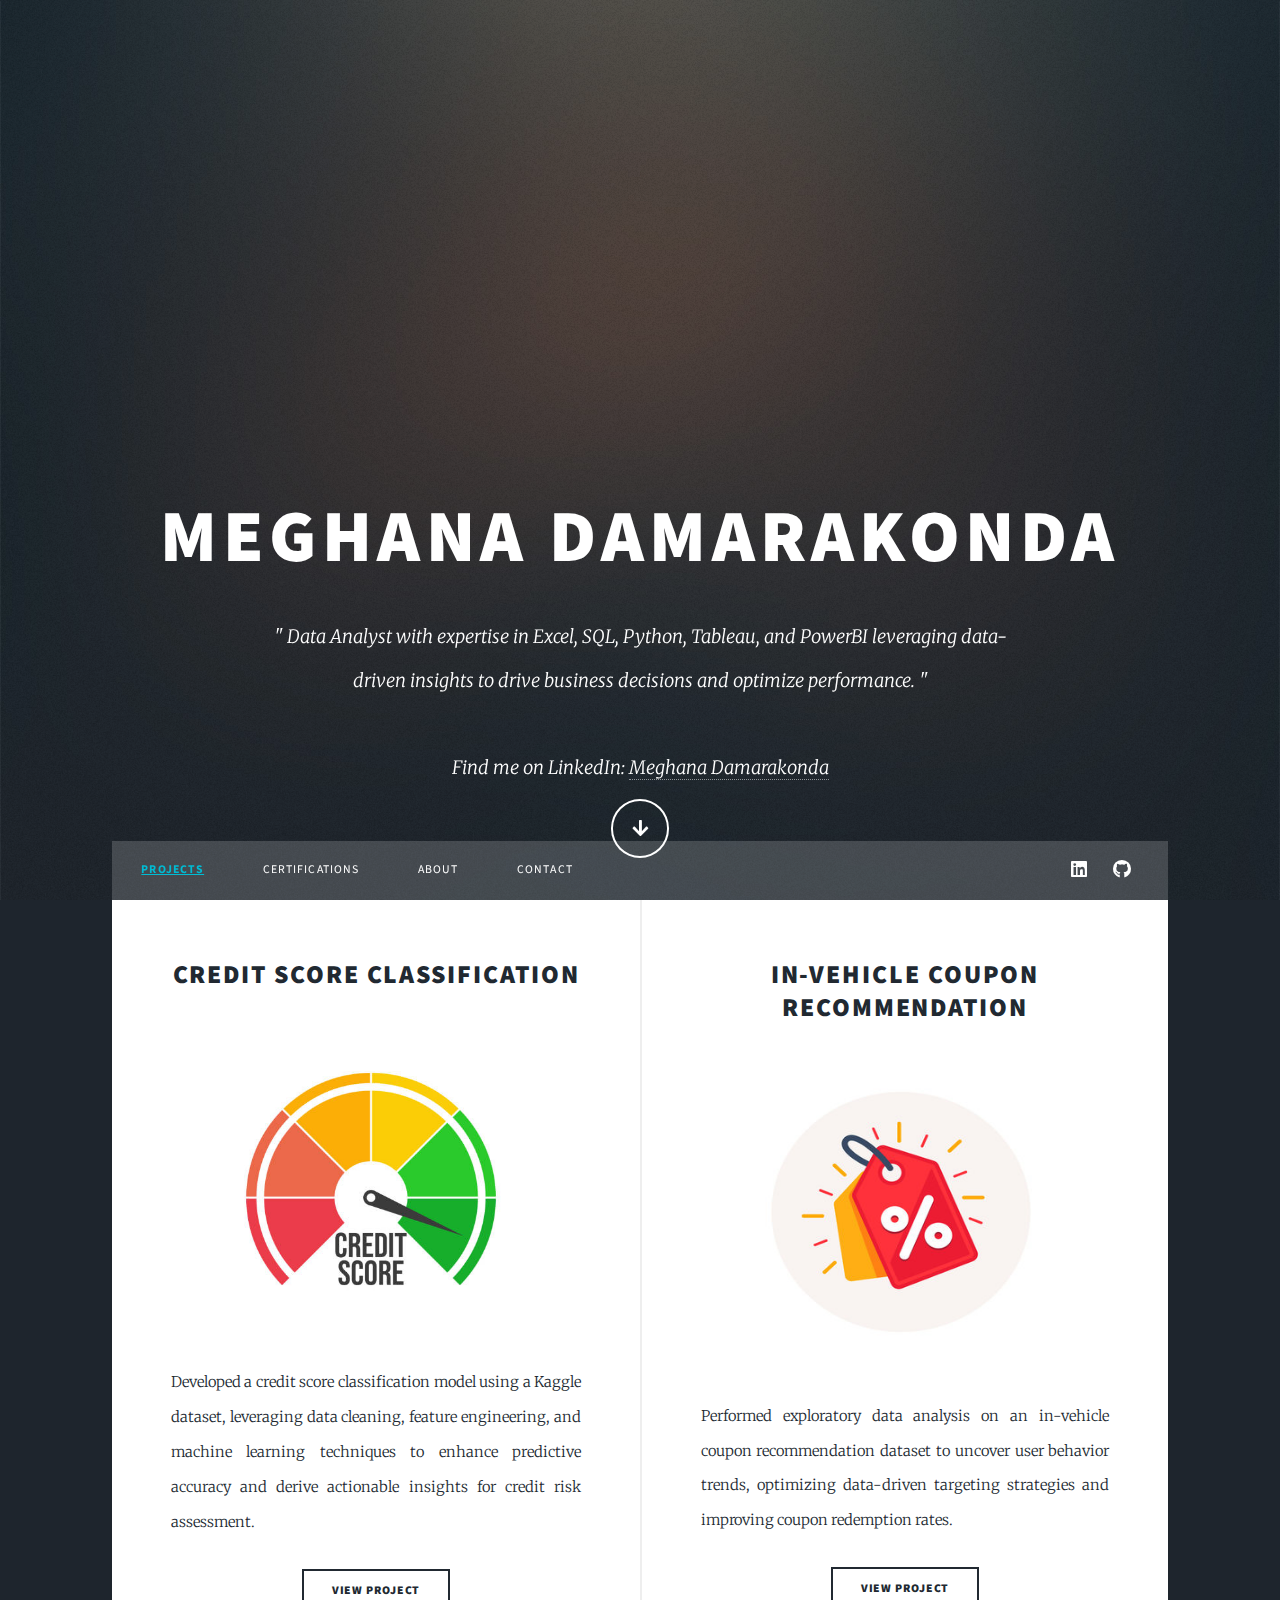
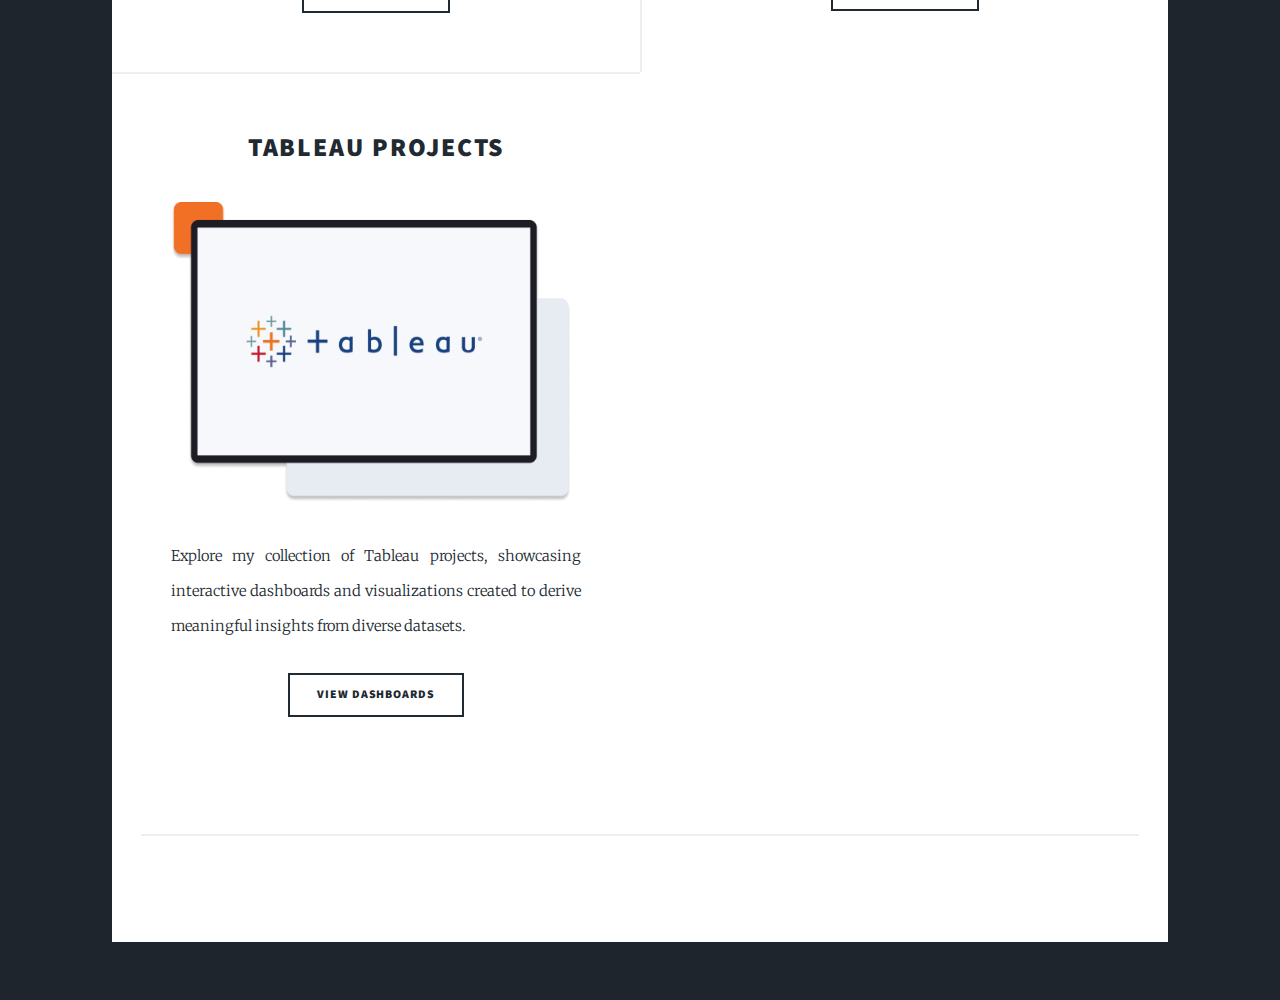
==== index.html @ 9449dadb "Add files via upload" ====
<!DOCTYPE HTML>
<!--
	Massively by HTML5 UP
	html5up.net | @ajlkn
	Free for personal and commercial use under the CCA 3.0 license (html5up.net/license)
-->
<html>

<head>
	<title>Meghana Damarakonda Portfolio</title>
	<meta charset="utf-8" />
	<meta name="viewport" content="width=device-width, initial-scale=1, user-scalable=no" />
	<link rel="stylesheet" href="assets/css/main.css" />
	<noscript>
		<link rel="stylesheet" href="assets/css/noscript.css" />
	</noscript>
</head>

<body class="is-preload">

	<!-- Wrapper -->
	<div id="wrapper" class="fade-in">

		<!-- Intro -->
		<div id="intro" style="text-align: center; padding: 0 10%;">
			<h1>Meghana Damarakonda<br /></h1>
			<p style="max-width: 800px; margin: 0 auto; padding: 10px 20px;">
				" Data Analyst with expertise in Excel, SQL, Python, Tableau, and PowerBI leveraging data-driven
				insights
				to drive business decisions and optimize performance. "
				<br /><br />
				Find me on LinkedIn:
				<a href="https://www.linkedin.com/in/meghana-damarakonda/" target="_blank">Meghana Damarakonda</a>
			</p>
			<ul class="actions">
				<li><a href="#header" class="button icon solid solo fa-arrow-down scrolly">Continue</a></li>
			</ul>
		</div>


		<!-- Header -->
		<header id="header">
			<a href="index.html" class="logo">Meghana Damarakonda</a>
		</header>

		<!-- Nav -->
		<nav id="nav">
			<ul class="links">
				<li><a href="index.html" class="nav-link" id="projects-link"
						style="font-weight: normal; text-decoration: none;">Projects</a></li>
				<li><a href="certifications.html" class="nav-link" id="certifications-link"
						style="font-weight: normal; text-decoration: none;">Certifications</a></li>
				<li><a href="About.html" class="nav-link" id="about-link"
						style="font-weight: normal; text-decoration: none;">About</a></li>
				<li><a href="contact.html" class="nav-link" id="contact-link"
						style="font-weight: normal; text-decoration: none;">Contact</a></li>
			</ul>



			<ul class="icons">
				<li><a href="https://www.linkedin.com/in/meghana-damarakonda/" target="_blank"
						class="icon brands alt fa-linkedin"><span class="label">linkedin</span></a></li>
				<li><a href="https://github.com/MeghanaDamarakonda" target="_blank"
						class="icon brands alt fa-github"><span class="label">GitHub</span></a></li>
			</ul>
		</nav>

		<!-- Main -->
		<div id="main">

			<!-- Posts -->

			<section class="posts">
				<article>
					<header>
						<h2><a href="https://github.com/MeghanaDamarakonda/credit_score_classification"
								target="_blank">Credit Score
								Classification<br />
							</a></h2>
					</header>
					<a href="https://github.com/MeghanaDamarakonda/credit_score_classification" target="_blank"
						class="image fit"><img src="images/credit score.jpg" alt=""
							style="width: 400px; height: 300px; border-radius: 8px;" /></a>
					<p>Developed a credit score classification model using a Kaggle dataset, leveraging data cleaning,
						feature engineering, and machine learning techniques to enhance predictive accuracy and derive
						actionable insights for credit risk assessment.</p>
					<ul class="actions special">
						<li><a href="https://github.com/MeghanaDamarakonda/credit_score_classification" target="_blank"
								class="button">View Project</a></li>
					</ul>
				</article>
				<article>
					<header>
						<h2><a href="https://github.com/MeghanaDamarakonda/in_vehicle_coupon" target="_blank">In-Vehicle
								Coupon Recommendation<br />
							</a></h2>
					</header>
					<a href="https://github.com/MeghanaDamarakonda/in_vehicle_coupon" target="_blank"
						class="image fit"><img src="images/coup.jpg" alt=""
							style="width: 400px; height: 300px; border-radius: 8px;" /></a>
					<p>Performed exploratory data analysis on an in-vehicle coupon recommendation dataset to uncover
						user behavior trends, optimizing data-driven targeting strategies and improving coupon
						redemption rates.</p>
					<ul class="actions special">
						<li><a href="https://github.com/MeghanaDamarakonda/in_vehicle_coupon" target="_blank"
								class="button">View Project</a></li>
					</ul>
				</article>
				<article>
					<header>

						<h2><a href="https://public.tableau.com/app/profile/meghana.damarakonda/vizzes"
								target="_blank">Tableau
								Projects<br />
							</a></h2>
					</header>
					<a href="https://public.tableau.com/app/profile/meghana.damarakonda/vizzes" target="_blank"
						class="image fit"><img src="images/Tableau.png" alt=""
							style="width: 400px; height: 300px; border-radius: 8px;" /></a>
					<p>Explore my collection of Tableau projects, showcasing interactive dashboards and
						visualizations created to derive meaningful insights from diverse datasets.</p>
					<ul class="actions special">
						<li><a href="https://public.tableau.com/app/profile/meghana.damarakonda/vizzes" target="_blank"
								class="button">View Dashboards</a></li>
					</ul>
				</article>
				</article>
			</section>




			<!-- Copyright -->
			<div id="copyright">
				<ul>
					<li>&copy; Untitled</li>
					<li>Design: <a href="https://html5up.net">HTML5 UP</a></li>
				</ul>
			</div>

		</div>





		<!-- Scripts -->
		<script src="assets/js/jquery.min.js"></script>
		<script src="assets/js/jquery.scrollex.min.js"></script>
		<script src="assets/js/jquery.scrolly.min.js"></script>
		<script src="assets/js/browser.min.js"></script>
		<script src="assets/js/breakpoints.min.js"></script>
		<script src="assets/js/util.js"></script>
		<script src="assets/js/main.js"></script>


		<script src="assets/js/script.js"></script>


</body>

</html>
---- assets/css/main.css ----
@import url(fontawesome-all.min.css);
@import url("https://fonts.googleapis.com/css?family=Merriweather:300,700,300italic,700italic|Source+Sans+Pro:900");

/*
	Massively by HTML5 UP
	html5up.net | @ajlkn
	Free for personal and commercial use under the CCA 3.0 license (html5up.net/license)
*/

html, body, div, span, applet, object,
iframe, h1, h2, h3, h4, h5, h6, p, blockquote,
pre, a, abbr, acronym, address, big, cite,
code, del, dfn, em, img, ins, kbd, q, s, samp,
small, strike, strong, sub, sup, tt, var, b,
u, i, center, dl, dt, dd, ol, ul, li, fieldset,
form, label, legend, table, caption, tbody,
tfoot, thead, tr, th, td, article, aside,
canvas, details, embed, figure, figcaption,
footer, header, hgroup, menu, nav, output, ruby,
section, summary, time, mark, audio, video {
	margin: 0;
	padding: 0;
	border: 0;
	font-size: 100%;
	font: inherit;
	vertical-align: baseline;}

article, aside, details, figcaption, figure,
footer, header, hgroup, menu, nav, section {
	display: block;}

body {
	line-height: 1;
}

ol, ul {
	list-style: none;
}

blockquote, q {
	quotes: none;
}

	blockquote:before, blockquote:after, q:before, q:after {
		content: '';
		content: none;
	}

table {
	border-collapse: collapse;
	border-spacing: 0;
}

body {
	-webkit-text-size-adjust: none;
}

mark {
	background-color: transparent;
	color: inherit;
}

input::-moz-focus-inner {
	border: 0;
	padding: 0;
}

input, select, textarea {
	-moz-appearance: none;
	-webkit-appearance: none;
	-ms-appearance: none;
	appearance: none;
}

/* Basic */

	@-ms-viewport {
		width: device-width;
	}

	body {
		-ms-overflow-style: scrollbar;
	}

	@media screen and (max-width: 480px) {

		html, body {
			min-width: 320px;
		}

	}

	html {
		box-sizing: border-box;
	}

	*, *:before, *:after {
		box-sizing: inherit;
	}

	body {
		background-color: #1e252d;
	}

		body.is-preload *, body.is-preload *:before, body.is-preload *:after {
			-moz-animation: none !important;
			-webkit-animation: none !important;
			-ms-animation: none !important;
			animation: none !important;
			-moz-transition: none !important;
			-webkit-transition: none !important;
			-ms-transition: none !important;
			transition: none !important;
		}

/* Type */

	html {
		font-size: 16pt;
	}

		@media screen and (max-width: 1680px) {

			html {
				font-size: 12pt;
			}

		}

		@media screen and (max-width: 1280px) {

			html {
				font-size: 11pt;
			}

		}

		@media screen and (max-width: 360px) {

			html {
				font-size: 10pt;
			}

		}

	body {
		color: #212931;
	}

	body, input, select, textarea {
		font-family: "Merriweather", Georgia, serif;
		font-weight: 300;
		font-size: 1rem;
		line-height: 2.375;
	}

	a {
		-moz-transition: color 0.2s ease-in-out, background-color 0.2s ease-in-out, border-color 0.2s ease-in-out, box-shadow 0.2s ease-in-out;
		-webkit-transition: color 0.2s ease-in-out, background-color 0.2s ease-in-out, border-color 0.2s ease-in-out, box-shadow 0.2s ease-in-out;
		-ms-transition: color 0.2s ease-in-out, background-color 0.2s ease-in-out, border-color 0.2s ease-in-out, box-shadow 0.2s ease-in-out;
		transition: color 0.2s ease-in-out, background-color 0.2s ease-in-out, border-color 0.2s ease-in-out, box-shadow 0.2s ease-in-out;
		border-bottom: dotted 1px;
		text-decoration: none;
	}

		a:hover {
			border-bottom-color: transparent;
		}

	strong, b {
		font-weight: 600;
	}

	em, i {
		font-style: italic;
	}

	p {
		text-align: justify;
		margin: 0 0 2rem 0;
	}

	h1, h2, h3, h4, h5, h6 {
		font-family: "Source Sans Pro", Helvetica, sans-serif;
		font-weight: 900;
		line-height: 1.5;
		letter-spacing: 0.075em;
		text-transform: uppercase;
		margin: 0 0 1rem 0;
	}

		h1 a, h2 a, h3 a, h4 a, h5 a, h6 a {
			border-bottom: 0;
			color: inherit;
			text-decoration: none;
		}

	h1 {
		font-size: 4rem;
		line-height: 1.1;
		margin: 0 0 2rem 0;
	}

	h2 {
		font-size: 1.75rem;
		line-height: 1.3;
		margin: 0 0 1.5rem 0;
	}

	h3 {
		font-size: 1.25rem;
		margin: 0 0 1.5rem 0;
	}

	h4 {
		font-size: 1rem;
	}

	h5 {
		font-size: 0.9rem;
	}

	h6 {
		font-size: 0.8rem;
	}

	sub {
		font-size: 0.8rem;
		position: relative;
		top: 0.5rem;
	}

	sup {
		font-size: 0.8rem;
		position: relative;
		top: -0.5rem;
	}

	blockquote {
		border-left: solid 4px;
		font-style: italic;
		margin: 0 0 2rem 0;
		padding: 0.5rem 0 0.5rem 2rem;
	}

	code {
		border: solid 2px;
		font-family: "Courier New", monospace;
		font-size: 0.9rem;
		margin: 0 0.25rem;
		padding: 0.25rem 0.65rem;
	}

	pre {
		-webkit-overflow-scrolling: touch;
		font-family: "Courier New", monospace;
		font-size: 0.9rem;
		margin: 0 0 2rem 0;
	}

		pre code {
			display: block;
			line-height: 1.75;
			padding: 1rem 1.5rem;
			overflow-x: auto;
		}

	hr {
		border: 0;
		border-bottom: solid 2px;
		margin: 3rem 0;
	}

		hr.major {
			margin: 5rem 0;
		}

	.align-left {
		text-align: left;
	}

	.align-center {
		text-align: center;
	}

	.align-right {
		text-align: right;
	}

	input, select, textarea {
		color: #212931;
	}

	a {
		color: #212931;
		border-bottom-color: rgba(33, 41, 49, 0.5);
	}

		a:hover {
			border-bottom-color: transparent;
			color: #18bfef !important;
		}

	strong, b {
		color: #212931;
	}

	h1, h2, h3, h4, h5, h6 {
		color: #212931;
	}

	blockquote {
		border-left-color: #eeeeee;
	}

	code {
		background: rgba(220, 220, 220, 0.25);
		border-color: #eeeeee;
	}

	hr {
		border-bottom-color: #eeeeee;
	}

/* Row */

	.row {
		display: flex;
		flex-wrap: wrap;
		box-sizing: border-box;
		align-items: stretch;
	}

		.row > * {
			box-sizing: border-box;
		}

		.row.gtr-uniform > * > :last-child {
			margin-bottom: 0;
		}

		.row.aln-left {
			justify-content: flex-start;
		}

		.row.aln-center {
			justify-content: center;
		}

		.row.aln-right {
			justify-content: flex-end;
		}

		.row.aln-top {
			align-items: flex-start;
		}

		.row.aln-middle {
			align-items: center;
		}

		.row.aln-bottom {
			align-items: flex-end;
		}

		.row > .imp {
			order: -1;
		}

		.row > .col-1 {
			width: 8.33333%;
		}

		.row > .off-1 {
			margin-left: 8.33333%;
		}

		.row > .col-2 {
			width: 16.66667%;
		}

		.row > .off-2 {
			margin-left: 16.66667%;
		}

		.row > .col-3 {
			width: 25%;
		}

		.row > .off-3 {
			margin-left: 25%;
		}

		.row > .col-4 {
			width: 33.33333%;
		}

		.row > .off-4 {
			margin-left: 33.33333%;
		}

		.row > .col-5 {
			width: 41.66667%;
		}

		.row > .off-5 {
			margin-left: 41.66667%;
		}

		.row > .col-6 {
			width: 50%;
		}

		.row > .off-6 {
			margin-left: 50%;
		}

		.row > .col-7 {
			width: 58.33333%;
		}

		.row > .off-7 {
			margin-left: 58.33333%;
		}

		.row > .col-8 {
			width: 66.66667%;
		}

		.row > .off-8 {
			margin-left: 66.66667%;
		}

		.row > .col-9 {
			width: 75%;
		}

		.row > .off-9 {
			margin-left: 75%;
		}

		.row > .col-10 {
			width: 83.33333%;
		}

		.row > .off-10 {
			margin-left: 83.33333%;
		}

		.row > .col-11 {
			width: 91.66667%;
		}

		.row > .off-11 {
			margin-left: 91.66667%;
		}

		.row > .col-12 {
			width: 100%;
		}

		.row > .off-12 {
			margin-left: 100%;
		}

		.row.gtr-0 {
			margin-top: 0;
			margin-left: 0rem;
		}

			.row.gtr-0 > * {
				padding: 0 0 0 0rem;
			}

			.row.gtr-0.gtr-uniform {
				margin-top: 0rem;
			}

				.row.gtr-0.gtr-uniform > * {
					padding-top: 0rem;
				}

		.row.gtr-25 {
			margin-top: 0;
			margin-left: -0.375rem;
		}

			.row.gtr-25 > * {
				padding: 0 0 0 0.375rem;
			}

			.row.gtr-25.gtr-uniform {
				margin-top: -0.375rem;
			}

				.row.gtr-25.gtr-uniform > * {
					padding-top: 0.375rem;
				}

		.row.gtr-50 {
			margin-top: 0;
			margin-left: -0.75rem;
		}

			.row.gtr-50 > * {
				padding: 0 0 0 0.75rem;
			}

			.row.gtr-50.gtr-uniform {
				margin-top: -0.75rem;
			}

				.row.gtr-50.gtr-uniform > * {
					padding-top: 0.75rem;
				}

		.row {
			margin-top: 0;
			margin-left: -1.5rem;
		}

			.row > * {
				padding: 0 0 0 1.5rem;
			}

			.row.gtr-uniform {
				margin-top: -1.5rem;
			}

				.row.gtr-uniform > * {
					padding-top: 1.5rem;
				}

		.row.gtr-150 {
			margin-top: 0;
			margin-left: -2.25rem;
		}

			.row.gtr-150 > * {
				padding: 0 0 0 2.25rem;
			}

			.row.gtr-150.gtr-uniform {
				margin-top: -2.25rem;
			}

				.row.gtr-150.gtr-uniform > * {
					padding-top: 2.25rem;
				}

		.row.gtr-200 {
			margin-top: 0;
			margin-left: -3rem;
		}

			.row.gtr-200 > * {
				padding: 0 0 0 3rem;
			}

			.row.gtr-200.gtr-uniform {
				margin-top: -3rem;
			}

				.row.gtr-200.gtr-uniform > * {
					padding-top: 3rem;
				}

		@media screen and (max-width: 1680px) {

			.row {
				display: flex;
				flex-wrap: wrap;
				box-sizing: border-box;
				align-items: stretch;
			}

				.row > * {
					box-sizing: border-box;
				}

				.row.gtr-uniform > * > :last-child {
					margin-bottom: 0;
				}

				.row.aln-left {
					justify-content: flex-start;
				}

				.row.aln-center {
					justify-content: center;
				}

				.row.aln-right {
					justify-content: flex-end;
				}

				.row.aln-top {
					align-items: flex-start;
				}

				.row.aln-middle {
					align-items: center;
				}

				.row.aln-bottom {
					align-items: flex-end;
				}

				.row > .imp-xlarge {
					order: -1;
				}

				.row > .col-1-xlarge {
					width: 8.33333%;
				}

				.row > .off-1-xlarge {
					margin-left: 8.33333%;
				}

				.row > .col-2-xlarge {
					width: 16.66667%;
				}

				.row > .off-2-xlarge {
					margin-left: 16.66667%;
				}

				.row > .col-3-xlarge {
					width: 25%;
				}

				.row > .off-3-xlarge {
					margin-left: 25%;
				}

				.row > .col-4-xlarge {
					width: 33.33333%;
				}

				.row > .off-4-xlarge {
					margin-left: 33.33333%;
				}

				.row > .col-5-xlarge {
					width: 41.66667%;
				}

				.row > .off-5-xlarge {
					margin-left: 41.66667%;
				}

				.row > .col-6-xlarge {
					width: 50%;
				}

				.row > .off-6-xlarge {
					margin-left: 50%;
				}

				.row > .col-7-xlarge {
					width: 58.33333%;
				}

				.row > .off-7-xlarge {
					margin-left: 58.33333%;
				}

				.row > .col-8-xlarge {
					width: 66.66667%;
				}

				.row > .off-8-xlarge {
					margin-left: 66.66667%;
				}

				.row > .col-9-xlarge {
					width: 75%;
				}

				.row > .off-9-xlarge {
					margin-left: 75%;
				}

				.row > .col-10-xlarge {
					width: 83.33333%;
				}

				.row > .off-10-xlarge {
					margin-left: 83.33333%;
				}

				.row > .col-11-xlarge {
					width: 91.66667%;
				}

				.row > .off-11-xlarge {
					margin-left: 91.66667%;
				}

				.row > .col-12-xlarge {
					width: 100%;
				}

				.row > .off-12-xlarge {
					margin-left: 100%;
				}

				.row.gtr-0 {
					margin-top: 0;
					margin-left: 0rem;
				}

					.row.gtr-0 > * {
						padding: 0 0 0 0rem;
					}

					.row.gtr-0.gtr-uniform {
						margin-top: 0rem;
					}

						.row.gtr-0.gtr-uniform > * {
							padding-top: 0rem;
						}

				.row.gtr-25 {
					margin-top: 0;
					margin-left: -0.375rem;
				}

					.row.gtr-25 > * {
						padding: 0 0 0 0.375rem;
					}

					.row.gtr-25.gtr-uniform {
						margin-top: -0.375rem;
					}

						.row.gtr-25.gtr-uniform > * {
							padding-top: 0.375rem;
						}

				.row.gtr-50 {
					margin-top: 0;
					margin-left: -0.75rem;
				}

					.row.gtr-50 > * {
						padding: 0 0 0 0.75rem;
					}

					.row.gtr-50.gtr-uniform {
						margin-top: -0.75rem;
					}

						.row.gtr-50.gtr-uniform > * {
							padding-top: 0.75rem;
						}

				.row {
					margin-top: 0;
					margin-left: -1.5rem;
				}

					.row > * {
						padding: 0 0 0 1.5rem;
					}

					.row.gtr-uniform {
						margin-top: -1.5rem;
					}

						.row.gtr-uniform > * {
							padding-top: 1.5rem;
						}

				.row.gtr-150 {
					margin-top: 0;
					margin-left: -2.25rem;
				}

					.row.gtr-150 > * {
						padding: 0 0 0 2.25rem;
					}

					.row.gtr-150.gtr-uniform {
						margin-top: -2.25rem;
					}

						.row.gtr-150.gtr-uniform > * {
							padding-top: 2.25rem;
						}

				.row.gtr-200 {
					margin-top: 0;
					margin-left: -3rem;
				}

					.row.gtr-200 > * {
						padding: 0 0 0 3rem;
					}

					.row.gtr-200.gtr-uniform {
						margin-top: -3rem;
					}

						.row.gtr-200.gtr-uniform > * {
							padding-top: 3rem;
						}

		}

		@media screen and (max-width: 1280px) {

			.row {
				display: flex;
				flex-wrap: wrap;
				box-sizing: border-box;
				align-items: stretch;
			}

				.row > * {
					box-sizing: border-box;
				}

				.row.gtr-uniform > * > :last-child {
					margin-bottom: 0;
				}

				.row.aln-left {
					justify-content: flex-start;
				}

				.row.aln-center {
					justify-content: center;
				}

				.row.aln-right {
					justify-content: flex-end;
				}

				.row.aln-top {
					align-items: flex-start;
				}

				.row.aln-middle {
					align-items: center;
				}

				.row.aln-bottom {
					align-items: flex-end;
				}

				.row > .imp-large {
					order: -1;
				}

				.row > .col-1-large {
					width: 8.33333%;
				}

				.row > .off-1-large {
					margin-left: 8.33333%;
				}

				.row > .col-2-large {
					width: 16.66667%;
				}

				.row > .off-2-large {
					margin-left: 16.66667%;
				}

				.row > .col-3-large {
					width: 25%;
				}

				.row > .off-3-large {
					margin-left: 25%;
				}

				.row > .col-4-large {
					width: 33.33333%;
				}

				.row > .off-4-large {
					margin-left: 33.33333%;
				}

				.row > .col-5-large {
					width: 41.66667%;
				}

				.row > .off-5-large {
					margin-left: 41.66667%;
				}

				.row > .col-6-large {
					width: 50%;
				}

				.row > .off-6-large {
					margin-left: 50%;
				}

				.row > .col-7-large {
					width: 58.33333%;
				}

				.row > .off-7-large {
					margin-left: 58.33333%;
				}

				.row > .col-8-large {
					width: 66.66667%;
				}

				.row > .off-8-large {
					margin-left: 66.66667%;
				}

				.row > .col-9-large {
					width: 75%;
				}

				.row > .off-9-large {
					margin-left: 75%;
				}

				.row > .col-10-large {
					width: 83.33333%;
				}

				.row > .off-10-large {
					margin-left: 83.33333%;
				}

				.row > .col-11-large {
					width: 91.66667%;
				}

				.row > .off-11-large {
					margin-left: 91.66667%;
				}

				.row > .col-12-large {
					width: 100%;
				}

				.row > .off-12-large {
					margin-left: 100%;
				}

				.row.gtr-0 {
					margin-top: 0;
					margin-left: 0rem;
				}

					.row.gtr-0 > * {
						padding: 0 0 0 0rem;
					}

					.row.gtr-0.gtr-uniform {
						margin-top: 0rem;
					}

						.row.gtr-0.gtr-uniform > * {
							padding-top: 0rem;
						}

				.row.gtr-25 {
					margin-top: 0;
					margin-left: -0.375rem;
				}

					.row.gtr-25 > * {
						padding: 0 0 0 0.375rem;
					}

					.row.gtr-25.gtr-uniform {
						margin-top: -0.375rem;
					}

						.row.gtr-25.gtr-uniform > * {
							padding-top: 0.375rem;
						}

				.row.gtr-50 {
					margin-top: 0;
					margin-left: -0.75rem;
				}

					.row.gtr-50 > * {
						padding: 0 0 0 0.75rem;
					}

					.row.gtr-50.gtr-uniform {
						margin-top: -0.75rem;
					}

						.row.gtr-50.gtr-uniform > * {
							padding-top: 0.75rem;
						}

				.row {
					margin-top: 0;
					margin-left: -1.5rem;
				}

					.row > * {
						padding: 0 0 0 1.5rem;
					}

					.row.gtr-uniform {
						margin-top: -1.5rem;
					}

						.row.gtr-uniform > * {
							padding-top: 1.5rem;
						}

				.row.gtr-150 {
					margin-top: 0;
					margin-left: -2.25rem;
				}

					.row.gtr-150 > * {
						padding: 0 0 0 2.25rem;
					}

					.row.gtr-150.gtr-uniform {
						margin-top: -2.25rem;
					}

						.row.gtr-150.gtr-uniform > * {
							padding-top: 2.25rem;
						}

				.row.gtr-200 {
					margin-top: 0;
					margin-left: -3rem;
				}

					.row.gtr-200 > * {
						padding: 0 0 0 3rem;
					}

					.row.gtr-200.gtr-uniform {
						margin-top: -3rem;
					}

						.row.gtr-200.gtr-uniform > * {
							padding-top: 3rem;
						}

		}

		@media screen and (max-width: 980px) {

			.row {
				display: flex;
				flex-wrap: wrap;
				box-sizing: border-box;
				align-items: stretch;
			}

				.row > * {
					box-sizing: border-box;
				}

				.row.gtr-uniform > * > :last-child {
					margin-bottom: 0;
				}

				.row.aln-left {
					justify-content: flex-start;
				}

				.row.aln-center {
					justify-content: center;
				}

				.row.aln-right {
					justify-content: flex-end;
				}

				.row.aln-top {
					align-items: flex-start;
				}

				.row.aln-middle {
					align-items: center;
				}

				.row.aln-bottom {
					align-items: flex-end;
				}

				.row > .imp-medium {
					order: -1;
				}

				.row > .col-1-medium {
					width: 8.33333%;
				}

				.row > .off-1-medium {
					margin-left: 8.33333%;
				}

				.row > .col-2-medium {
					width: 16.66667%;
				}

				.row > .off-2-medium {
					margin-left: 16.66667%;
				}

				.row > .col-3-medium {
					width: 25%;
				}

				.row > .off-3-medium {
					margin-left: 25%;
				}

				.row > .col-4-medium {
					width: 33.33333%;
				}

				.row > .off-4-medium {
					margin-left: 33.33333%;
				}

				.row > .col-5-medium {
					width: 41.66667%;
				}

				.row > .off-5-medium {
					margin-left: 41.66667%;
				}

				.row > .col-6-medium {
					width: 50%;
				}

				.row > .off-6-medium {
					margin-left: 50%;
				}

				.row > .col-7-medium {
					width: 58.33333%;
				}

				.row > .off-7-medium {
					margin-left: 58.33333%;
				}

				.row > .col-8-medium {
					width: 66.66667%;
				}

				.row > .off-8-medium {
					margin-left: 66.66667%;
				}

				.row > .col-9-medium {
					width: 75%;
				}

				.row > .off-9-medium {
					margin-left: 75%;
				}

				.row > .col-10-medium {
					width: 83.33333%;
				}

				.row > .off-10-medium {
					margin-left: 83.33333%;
				}

				.row > .col-11-medium {
					width: 91.66667%;
				}

				.row > .off-11-medium {
					margin-left: 91.66667%;
				}

				.row > .col-12-medium {
					width: 100%;
				}

				.row > .off-12-medium {
					margin-left: 100%;
				}

				.row.gtr-0 {
					margin-top: 0;
					margin-left: 0rem;
				}

					.row.gtr-0 > * {
						padding: 0 0 0 0rem;
					}

					.row.gtr-0.gtr-uniform {
						margin-top: 0rem;
					}

						.row.gtr-0.gtr-uniform > * {
							padding-top: 0rem;
						}

				.row.gtr-25 {
					margin-top: 0;
					margin-left: -0.375rem;
				}

					.row.gtr-25 > * {
						padding: 0 0 0 0.375rem;
					}

					.row.gtr-25.gtr-uniform {
						margin-top: -0.375rem;
					}

						.row.gtr-25.gtr-uniform > * {
							padding-top: 0.375rem;
						}

				.row.gtr-50 {
					margin-top: 0;
					margin-left: -0.75rem;
				}

					.row.gtr-50 > * {
						padding: 0 0 0 0.75rem;
					}

					.row.gtr-50.gtr-uniform {
						margin-top: -0.75rem;
					}

						.row.gtr-50.gtr-uniform > * {
							padding-top: 0.75rem;
						}

				.row {
					margin-top: 0;
					margin-left: -1.5rem;
				}

					.row > * {
						padding: 0 0 0 1.5rem;
					}

					.row.gtr-uniform {
						margin-top: -1.5rem;
					}

						.row.gtr-uniform > * {
							padding-top: 1.5rem;
						}

				.row.gtr-150 {
					margin-top: 0;
					margin-left: -2.25rem;
				}

					.row.gtr-150 > * {
						padding: 0 0 0 2.25rem;
					}

					.row.gtr-150.gtr-uniform {
						margin-top: -2.25rem;
					}

						.row.gtr-150.gtr-uniform > * {
							padding-top: 2.25rem;
						}

				.row.gtr-200 {
					margin-top: 0;
					margin-left: -3rem;
				}

					.row.gtr-200 > * {
						padding: 0 0 0 3rem;
					}

					.row.gtr-200.gtr-uniform {
						margin-top: -3rem;
					}

						.row.gtr-200.gtr-uniform > * {
							padding-top: 3rem;
						}

		}

		@media screen and (max-width: 736px) {

			.row {
				display: flex;
				flex-wrap: wrap;
				box-sizing: border-box;
				align-items: stretch;
			}

				.row > * {
					box-sizing: border-box;
				}

				.row.gtr-uniform > * > :last-child {
					margin-bottom: 0;
				}

				.row.aln-left {
					justify-content: flex-start;
				}

				.row.aln-center {
					justify-content: center;
				}

				.row.aln-right {
					justify-content: flex-end;
				}

				.row.aln-top {
					align-items: flex-start;
				}

				.row.aln-middle {
					align-items: center;
				}

				.row.aln-bottom {
					align-items: flex-end;
				}

				.row > .imp-small {
					order: -1;
				}

				.row > .col-1-small {
					width: 8.33333%;
				}

				.row > .off-1-small {
					margin-left: 8.33333%;
				}

				.row > .col-2-small {
					width: 16.66667%;
				}

				.row > .off-2-small {
					margin-left: 16.66667%;
				}

				.row > .col-3-small {
					width: 25%;
				}

				.row > .off-3-small {
					margin-left: 25%;
				}

				.row > .col-4-small {
					width: 33.33333%;
				}

				.row > .off-4-small {
					margin-left: 33.33333%;
				}

				.row > .col-5-small {
					width: 41.66667%;
				}

				.row > .off-5-small {
					margin-left: 41.66667%;
				}

				.row > .col-6-small {
					width: 50%;
				}

				.row > .off-6-small {
					margin-left: 50%;
				}

				.row > .col-7-small {
					width: 58.33333%;
				}

				.row > .off-7-small {
					margin-left: 58.33333%;
				}

				.row > .col-8-small {
					width: 66.66667%;
				}

				.row > .off-8-small {
					margin-left: 66.66667%;
				}

				.row > .col-9-small {
					width: 75%;
				}

				.row > .off-9-small {
					margin-left: 75%;
				}

				.row > .col-10-small {
					width: 83.33333%;
				}

				.row > .off-10-small {
					margin-left: 83.33333%;
				}

				.row > .col-11-small {
					width: 91.66667%;
				}

				.row > .off-11-small {
					margin-left: 91.66667%;
				}

				.row > .col-12-small {
					width: 100%;
				}

				.row > .off-12-small {
					margin-left: 100%;
				}

				.row.gtr-0 {
					margin-top: 0;
					margin-left: 0rem;
				}

					.row.gtr-0 > * {
						padding: 0 0 0 0rem;
					}

					.row.gtr-0.gtr-uniform {
						margin-top: 0rem;
					}

						.row.gtr-0.gtr-uniform > * {
							padding-top: 0rem;
						}

				.row.gtr-25 {
					margin-top: 0;
					margin-left: -0.375rem;
				}

					.row.gtr-25 > * {
						padding: 0 0 0 0.375rem;
					}

					.row.gtr-25.gtr-uniform {
						margin-top: -0.375rem;
					}

						.row.gtr-25.gtr-uniform > * {
							padding-top: 0.375rem;
						}

				.row.gtr-50 {
					margin-top: 0;
					margin-left: -0.75rem;
				}

					.row.gtr-50 > * {
						padding: 0 0 0 0.75rem;
					}

					.row.gtr-50.gtr-uniform {
						margin-top: -0.75rem;
					}

						.row.gtr-50.gtr-uniform > * {
							padding-top: 0.75rem;
						}

				.row {
					margin-top: 0;
					margin-left: -1.5rem;
				}

					.row > * {
						padding: 0 0 0 1.5rem;
					}

					.row.gtr-uniform {
						margin-top: -1.5rem;
					}

						.row.gtr-uniform > * {
							padding-top: 1.5rem;
						}

				.row.gtr-150 {
					margin-top: 0;
					margin-left: -2.25rem;
				}

					.row.gtr-150 > * {
						padding: 0 0 0 2.25rem;
					}

					.row.gtr-150.gtr-uniform {
						margin-top: -2.25rem;
					}

						.row.gtr-150.gtr-uniform > * {
							padding-top: 2.25rem;
						}

				.row.gtr-200 {
					margin-top: 0;
					margin-left: -3rem;
				}

					.row.gtr-200 > * {
						padding: 0 0 0 3rem;
					}

					.row.gtr-200.gtr-uniform {
						margin-top: -3rem;
					}

						.row.gtr-200.gtr-uniform > * {
							padding-top: 3rem;
						}

		}

		@media screen and (max-width: 480px) {

			.row {
				display: flex;
				flex-wrap: wrap;
				box-sizing: border-box;
				align-items: stretch;
			}

				.row > * {
					box-sizing: border-box;
				}

				.row.gtr-uniform > * > :last-child {
					margin-bottom: 0;
				}

				.row.aln-left {
					justify-content: flex-start;
				}

				.row.aln-center {
					justify-content: center;
				}

				.row.aln-right {
					justify-content: flex-end;
				}

				.row.aln-top {
					align-items: flex-start;
				}

				.row.aln-middle {
					align-items: center;
				}

				.row.aln-bottom {
					align-items: flex-end;
				}

				.row > .imp-xsmall {
					order: -1;
				}

				.row > .col-1-xsmall {
					width: 8.33333%;
				}

				.row > .off-1-xsmall {
					margin-left: 8.33333%;
				}

				.row > .col-2-xsmall {
					width: 16.66667%;
				}

				.row > .off-2-xsmall {
					margin-left: 16.66667%;
				}

				.row > .col-3-xsmall {
					width: 25%;
				}

				.row > .off-3-xsmall {
					margin-left: 25%;
				}

				.row > .col-4-xsmall {
					width: 33.33333%;
				}

				.row > .off-4-xsmall {
					margin-left: 33.33333%;
				}

				.row > .col-5-xsmall {
					width: 41.66667%;
				}

				.row > .off-5-xsmall {
					margin-left: 41.66667%;
				}

				.row > .col-6-xsmall {
					width: 50%;
				}

				.row > .off-6-xsmall {
					margin-left: 50%;
				}

				.row > .col-7-xsmall {
					width: 58.33333%;
				}

				.row > .off-7-xsmall {
					margin-left: 58.33333%;
				}

				.row > .col-8-xsmall {
					width: 66.66667%;
				}

				.row > .off-8-xsmall {
					margin-left: 66.66667%;
				}

				.row > .col-9-xsmall {
					width: 75%;
				}

				.row > .off-9-xsmall {
					margin-left: 75%;
				}

				.row > .col-10-xsmall {
					width: 83.33333%;
				}

				.row > .off-10-xsmall {
					margin-left: 83.33333%;
				}

				.row > .col-11-xsmall {
					width: 91.66667%;
				}

				.row > .off-11-xsmall {
					margin-left: 91.66667%;
				}

				.row > .col-12-xsmall {
					width: 100%;
				}

				.row > .off-12-xsmall {
					margin-left: 100%;
				}

				.row.gtr-0 {
					margin-top: 0;
					margin-left: 0rem;
				}

					.row.gtr-0 > * {
						padding: 0 0 0 0rem;
					}

					.row.gtr-0.gtr-uniform {
						margin-top: 0rem;
					}

						.row.gtr-0.gtr-uniform > * {
							padding-top: 0rem;
						}

				.row.gtr-25 {
					margin-top: 0;
					margin-left: -0.375rem;
				}

					.row.gtr-25 > * {
						padding: 0 0 0 0.375rem;
					}

					.row.gtr-25.gtr-uniform {
						margin-top: -0.375rem;
					}

						.row.gtr-25.gtr-uniform > * {
							padding-top: 0.375rem;
						}

				.row.gtr-50 {
					margin-top: 0;
					margin-left: -0.75rem;
				}

					.row.gtr-50 > * {
						padding: 0 0 0 0.75rem;
					}

					.row.gtr-50.gtr-uniform {
						margin-top: -0.75rem;
					}

						.row.gtr-50.gtr-uniform > * {
							padding-top: 0.75rem;
						}

				.row {
					margin-top: 0;
					margin-left: -1.5rem;
				}

					.row > * {
						padding: 0 0 0 1.5rem;
					}

					.row.gtr-uniform {
						margin-top: -1.5rem;
					}

						.row.gtr-uniform > * {
							padding-top: 1.5rem;
						}

				.row.gtr-150 {
					margin-top: 0;
					margin-left: -2.25rem;
				}

					.row.gtr-150 > * {
						padding: 0 0 0 2.25rem;
					}

					.row.gtr-150.gtr-uniform {
						margin-top: -2.25rem;
					}

						.row.gtr-150.gtr-uniform > * {
							padding-top: 2.25rem;
						}

				.row.gtr-200 {
					margin-top: 0;
					margin-left: -3rem;
				}

					.row.gtr-200 > * {
						padding: 0 0 0 3rem;
					}

					.row.gtr-200.gtr-uniform {
						margin-top: -3rem;
					}

						.row.gtr-200.gtr-uniform > * {
							padding-top: 3rem;
						}

		}

		@media screen and (max-width: 360px) {

			.row {
				display: flex;
				flex-wrap: wrap;
				box-sizing: border-box;
				align-items: stretch;
			}

				.row > * {
					box-sizing: border-box;
				}

				.row.gtr-uniform > * > :last-child {
					margin-bottom: 0;
				}

				.row.aln-left {
					justify-content: flex-start;
				}

				.row.aln-center {
					justify-content: center;
				}

				.row.aln-right {
					justify-content: flex-end;
				}

				.row.aln-top {
					align-items: flex-start;
				}

				.row.aln-middle {
					align-items: center;
				}

				.row.aln-bottom {
					align-items: flex-end;
				}

				.row > .imp-xxsmall {
					order: -1;
				}

				.row > .col-1-xxsmall {
					width: 8.33333%;
				}

				.row > .off-1-xxsmall {
					margin-left: 8.33333%;
				}

				.row > .col-2-xxsmall {
					width: 16.66667%;
				}

				.row > .off-2-xxsmall {
					margin-left: 16.66667%;
				}

				.row > .col-3-xxsmall {
					width: 25%;
				}

				.row > .off-3-xxsmall {
					margin-left: 25%;
				}

				.row > .col-4-xxsmall {
					width: 33.33333%;
				}

				.row > .off-4-xxsmall {
					margin-left: 33.33333%;
				}

				.row > .col-5-xxsmall {
					width: 41.66667%;
				}

				.row > .off-5-xxsmall {
					margin-left: 41.66667%;
				}

				.row > .col-6-xxsmall {
					width: 50%;
				}

				.row > .off-6-xxsmall {
					margin-left: 50%;
				}

				.row > .col-7-xxsmall {
					width: 58.33333%;
				}

				.row > .off-7-xxsmall {
					margin-left: 58.33333%;
				}

				.row > .col-8-xxsmall {
					width: 66.66667%;
				}

				.row > .off-8-xxsmall {
					margin-left: 66.66667%;
				}

				.row > .col-9-xxsmall {
					width: 75%;
				}

				.row > .off-9-xxsmall {
					margin-left: 75%;
				}

				.row > .col-10-xxsmall {
					width: 83.33333%;
				}

				.row > .off-10-xxsmall {
					margin-left: 83.33333%;
				}

				.row > .col-11-xxsmall {
					width: 91.66667%;
				}

				.row > .off-11-xxsmall {
					margin-left: 91.66667%;
				}

				.row > .col-12-xxsmall {
					width: 100%;
				}

				.row > .off-12-xxsmall {
					margin-left: 100%;
				}

				.row.gtr-0 {
					margin-top: 0;
					margin-left: 0rem;
				}

					.row.gtr-0 > * {
						padding: 0 0 0 0rem;
					}

					.row.gtr-0.gtr-uniform {
						margin-top: 0rem;
					}

						.row.gtr-0.gtr-uniform > * {
							padding-top: 0rem;
						}

				.row.gtr-25 {
					margin-top: 0;
					margin-left: -0.375rem;
				}

					.row.gtr-25 > * {
						padding: 0 0 0 0.375rem;
					}

					.row.gtr-25.gtr-uniform {
						margin-top: -0.375rem;
					}

						.row.gtr-25.gtr-uniform > * {
							padding-top: 0.375rem;
						}

				.row.gtr-50 {
					margin-top: 0;
					margin-left: -0.75rem;
				}

					.row.gtr-50 > * {
						padding: 0 0 0 0.75rem;
					}

					.row.gtr-50.gtr-uniform {
						margin-top: -0.75rem;
					}

						.row.gtr-50.gtr-uniform > * {
							padding-top: 0.75rem;
						}

				.row {
					margin-top: 0;
					margin-left: -1.5rem;
				}

					.row > * {
						padding: 0 0 0 1.5rem;
					}

					.row.gtr-uniform {
						margin-top: -1.5rem;
					}

						.row.gtr-uniform > * {
							padding-top: 1.5rem;
						}

				.row.gtr-150 {
					margin-top: 0;
					margin-left: -2.25rem;
				}

					.row.gtr-150 > * {
						padding: 0 0 0 2.25rem;
					}

					.row.gtr-150.gtr-uniform {
						margin-top: -2.25rem;
					}

						.row.gtr-150.gtr-uniform > * {
							padding-top: 2.25rem;
						}

				.row.gtr-200 {
					margin-top: 0;
					margin-left: -3rem;
				}

					.row.gtr-200 > * {
						padding: 0 0 0 3rem;
					}

					.row.gtr-200.gtr-uniform {
						margin-top: -3rem;
					}

						.row.gtr-200.gtr-uniform > * {
							padding-top: 3rem;
						}

		}

/* Box */

	.box {
		border: solid 2px;
		margin-bottom: 2rem;
		padding: 1.5rem;
	}

		.box > :last-child,
		.box > :last-child > :last-child,
		.box > :last-child > :last-child > :last-child {
			margin-bottom: 0;
		}

		.box.alt {
			border: 0;
			border-radius: 0;
			padding: 0;
		}

	.box {
		border-color: #eeeeee;
	}

/* Button */

	input[type="submit"],
	input[type="reset"],
	input[type="button"],
	button,
	.button {
		-moz-appearance: none;
		-webkit-appearance: none;
		-ms-appearance: none;
		appearance: none;
		-moz-transition: background-color 0.2s ease-in-out, box-shadow 0.2s ease-in-out, color 0.2s ease-in-out;
		-webkit-transition: background-color 0.2s ease-in-out, box-shadow 0.2s ease-in-out, color 0.2s ease-in-out;
		-ms-transition: background-color 0.2s ease-in-out, box-shadow 0.2s ease-in-out, color 0.2s ease-in-out;
		transition: background-color 0.2s ease-in-out, box-shadow 0.2s ease-in-out, color 0.2s ease-in-out;
		border: 0;
		border-radius: 0;
		cursor: pointer;
		display: inline-block;
		font-family: "Source Sans Pro", Helvetica, sans-serif;
		font-size: 0.8rem;
		font-weight: 900;
		letter-spacing: 0.075em;
		height: 3rem;
		line-height: 3rem;
		padding: 0 2rem;
		text-align: center;
		text-decoration: none;
		text-transform: uppercase;
		white-space: nowrap;
	}

		input[type="submit"].icon:before,
		input[type="reset"].icon:before,
		input[type="button"].icon:before,
		button.icon:before,
		.button.icon:before {
			margin-right: 0.5rem;
		}

		input[type="submit"].icon.solo,
		input[type="reset"].icon.solo,
		input[type="button"].icon.solo,
		button.icon.solo,
		.button.icon.solo {
			position: relative;
			width: 4rem;
			height: 4rem;
			line-height: 4rem;
			border-radius: 4rem;
			text-indent: 4rem;
			overflow: hidden;
			padding: 0;
			white-space: nowrap;
		}

			input[type="submit"].icon.solo:before,
			input[type="reset"].icon.solo:before,
			input[type="button"].icon.solo:before,
			button.icon.solo:before,
			.button.icon.solo:before {
				position: absolute;
				display: block;
				top: 0;
				left: 0;
				width: inherit;
				height: inherit;
				line-height: inherit;
				font-size: 1.25rem;
				margin-right: 0;
				text-align: center;
				text-indent: 0;
			}

		input[type="submit"].fit,
		input[type="reset"].fit,
		input[type="button"].fit,
		button.fit,
		.button.fit {
			width: 100%;
		}

		input[type="submit"].small,
		input[type="reset"].small,
		input[type="button"].small,
		button.small,
		.button.small {
			font-size: 0.7rem;
			height: 2.5rem;
			line-height: 2.5rem;
			padding: 0 1.5rem;
		}

		input[type="submit"].large,
		input[type="reset"].large,
		input[type="button"].large,
		button.large,
		.button.large {
			font-size: 0.9rem;
			height: 3.5rem;
			line-height: 3.5rem;
			padding: 0 2.75rem;
		}

		@media screen and (max-width: 980px) {

			input[type="submit"],
			input[type="reset"],
			input[type="button"],
			button,
			.button {
				font-size: 0.9rem;
				height: 3.25rem;
				line-height: 3.25rem;
			}

				input[type="submit"].large,
				input[type="reset"].large,
				input[type="button"].large,
				button.large,
				.button.large {
					font-size: 1rem;
					height: 3.75rem;
					line-height: 3.75rem;
				}

		}

		input[type="submit"].disabled, input[type="submit"]:disabled,
		input[type="reset"].disabled,
		input[type="reset"]:disabled,
		input[type="button"].disabled,
		input[type="button"]:disabled,
		button.disabled,
		button:disabled,
		.button.disabled,
		.button:disabled {
			pointer-events: none;
			opacity: 0.25;
		}

	input[type="submit"],
	input[type="reset"],
	input[type="button"],
	button,
	.button {
		background-color: transparent;
		box-shadow: inset 0 0 0 2px #212931;
		color: #212931 !important;
	}

		input[type="submit"]:hover,
		input[type="reset"]:hover,
		input[type="button"]:hover,
		button:hover,
		.button:hover {
			box-shadow: inset 0 0 0 2px #18bfef;
			color: #18bfef !important;
		}

		input[type="submit"].primary,
		input[type="reset"].primary,
		input[type="button"].primary,
		button.primary,
		.button.primary {
			background-color: #212931;
			box-shadow: none;
			color: #ffffff !important;
		}

			input[type="submit"].primary:hover,
			input[type="reset"].primary:hover,
			input[type="button"].primary:hover,
			button.primary:hover,
			.button.primary:hover {
				background-color: #18bfef;
			}

/* Form */

	form {
		margin: 0 0 2rem 0;
	}

		form > :last-child {
			margin-bottom: 0;
		}

		form > .fields {
			display: -moz-flex;
			display: -webkit-flex;
			display: -ms-flex;
			display: flex;
			-moz-flex-wrap: wrap;
			-webkit-flex-wrap: wrap;
			-ms-flex-wrap: wrap;
			flex-wrap: wrap;
			width: calc(100% + 3rem);
			margin: -1.5rem 0 2rem -1.5rem;
		}

			form > .fields > .field {
				-moz-flex-grow: 0;
				-webkit-flex-grow: 0;
				-ms-flex-grow: 0;
				flex-grow: 0;
				-moz-flex-shrink: 0;
				-webkit-flex-shrink: 0;
				-ms-flex-shrink: 0;
				flex-shrink: 0;
				padding: 1.5rem 0 0 1.5rem;
				width: calc(100% - 1.5rem);
			}

				form > .fields > .field.half {
					width: calc(50% - 0.75rem);
				}

				form > .fields > .field.third {
					width: calc(100%/3 - 0.5rem);
				}

				form > .fields > .field.quarter {
					width: calc(25% - 0.375rem);
				}

		@media screen and (max-width: 480px) {

			form > .fields {
				width: calc(100% + 3rem);
				margin: -1.5rem 0 2rem -1.5rem;
			}

				form > .fields > .field {
					padding: 1.5rem 0 0 1.5rem;
					width: calc(100% - 1.5rem);
				}

					form > .fields > .field.half {
						width: calc(100% - 1.5rem);
					}

					form > .fields > .field.third {
						width: calc(100% - 1.5rem);
					}

					form > .fields > .field.quarter {
						width: calc(100% - 1.5rem);
					}

		}

	label {
		display: block;
		font-family: "Source Sans Pro", Helvetica, sans-serif;
		font-weight: 900;
		line-height: 1.5;
		letter-spacing: 0.075em;
		font-size: 0.8rem;
		text-transform: uppercase;
		margin: 0 0 0.75rem 0;
	}

		@media screen and (max-width: 980px) {

			label {
				font-size: 0.9rem;
			}

		}

	input[type="text"],
	input[type="password"],
	input[type="email"],
	select,
	textarea {
		-moz-appearance: none;
		-webkit-appearance: none;
		-ms-appearance: none;
		appearance: none;
		background: transparent;
		border-radius: 0;
		border: solid 2px;
		color: inherit;
		display: block;
		outline: 0;
		padding: 0 1rem;
		text-decoration: none;
		width: 100%;
	}

		input[type="text"]:invalid,
		input[type="password"]:invalid,
		input[type="email"]:invalid,
		select:invalid,
		textarea:invalid {
			box-shadow: none;
		}

	select {
		background-size: 1.25rem;
		background-repeat: no-repeat;
		background-position: calc(100% - 1rem) center;
		height: 3rem;
		padding-right: 3rem;
		text-overflow: ellipsis;
	}

		select:focus::-ms-value {
			background-color: transparent;
		}

		select::-ms-expand {
			display: none;
		}

	input[type="text"],
	input[type="password"],
	input[type="email"],
	select {
		height: 3rem;
	}

	textarea {
		padding: 0.75rem 1rem;
	}

	input[type="checkbox"],
	input[type="radio"] {
		-moz-appearance: none;
		-webkit-appearance: none;
		-ms-appearance: none;
		appearance: none;
		display: block;
		float: left;
		margin-right: -2rem;
		opacity: 0;
		width: 1rem;
		z-index: -1;
	}

		input[type="checkbox"] + label,
		input[type="radio"] + label {
			text-decoration: none;
			cursor: pointer;
			display: inline-block;
			font-size: 1rem;
			letter-spacing: 0;
			font-family: "Merriweather", Georgia, serif;
			text-transform: none;
			font-weight: 300;
			padding-left: 2.8rem;
			padding-right: 1rem;
			position: relative;
		}

			input[type="checkbox"] + label:before,
			input[type="radio"] + label:before {
				-moz-osx-font-smoothing: grayscale;
				-webkit-font-smoothing: antialiased;
				display: inline-block;
				font-style: normal;
				font-variant: normal;
				text-rendering: auto;
				line-height: 1;
				text-transform: none !important;
				font-family: 'Font Awesome 5 Free';
				font-weight: 900;
			}

			input[type="checkbox"] + label:before,
			input[type="radio"] + label:before {
				border-radius: 0;
				border: solid 2px;
				content: '';
				display: inline-block;
				font-size: 0.8rem;
				height: 1.8rem;
				left: 0;
				line-height: 1.65rem;
				position: absolute;
				text-align: center;
				top: -0.125rem;
				width: 1.8rem;
			}

		input[type="checkbox"]:checked + label:before,
		input[type="radio"]:checked + label:before {
			content: '\f00c';
		}

	input[type="checkbox"] + label:before {
		border-radius: 0;
	}

	input[type="radio"] + label:before {
		border-radius: 100%;
	}

	::-webkit-input-placeholder {
		opacity: 1.0;
	}

	:-moz-placeholder {
		opacity: 1.0;
	}

	::-moz-placeholder {
		opacity: 1.0;
	}

	:-ms-input-placeholder {
		opacity: 1.0;
	}

	label {
		color: #212931;
	}

	input[type="text"],
	input[type="password"],
	input[type="email"],
	select,
	textarea {
		border-color: #eeeeee;
	}

		input[type="text"]:focus,
		input[type="password"]:focus,
		input[type="email"]:focus,
		select:focus,
		textarea:focus {
			border-color: #18bfef;
		}

	select {
		background-image: url("data:image/svg+xml;charset=utf8,%3Csvg xmlns='http://www.w3.org/2000/svg' width='40' height='40' preserveAspectRatio='none' viewBox='0 0 40 40'%3E%3Cpath d='M9.4,12.3l10.4,10.4l10.4-10.4c0.2-0.2,0.5-0.4,0.9-0.4c0.3,0,0.6,0.1,0.9,0.4l3.3,3.3c0.2,0.2,0.4,0.5,0.4,0.9 c0,0.4-0.1,0.6-0.4,0.9L20.7,31.9c-0.2,0.2-0.5,0.4-0.9,0.4c-0.3,0-0.6-0.1-0.9-0.4L4.3,17.3c-0.2-0.2-0.4-0.5-0.4-0.9 c0-0.4,0.1-0.6,0.4-0.9l3.3-3.3c0.2-0.2,0.5-0.4,0.9-0.4S9.1,12.1,9.4,12.3z' fill='%23eeeeee' /%3E%3C/svg%3E");
	}

		select option {
			background-color: #ffffff;
			color: #212931;
		}

	.select-wrapper:before {
		color: #eeeeee;
	}

	input[type="checkbox"] + label,
	input[type="radio"] + label {
		color: #212931;
	}

		input[type="checkbox"] + label:before,
		input[type="radio"] + label:before {
			border-color: #eeeeee;
		}

	input[type="checkbox"]:checked + label:before,
	input[type="radio"]:checked + label:before {
		background-color: #212931;
		border-color: #212931;
		color: #ffffff;
	}

	input[type="checkbox"]:focus + label:before,
	input[type="radio"]:focus + label:before {
		border-color: #18bfef;
	}

	::-webkit-input-placeholder {
		color: #909498 !important;
	}

	:-moz-placeholder {
		color: #909498 !important;
	}

	::-moz-placeholder {
		color: #909498 !important;
	}

	:-ms-input-placeholder {
		color: #909498 !important;
	}

	.formerize-placeholder {
		color: #909498 !important;
	}

/* Icon */

	.icon {
		text-decoration: none;
		border-bottom: none;
		position: relative;
	}

		.icon:before {
			-moz-osx-font-smoothing: grayscale;
			-webkit-font-smoothing: antialiased;
			display: inline-block;
			font-style: normal;
			font-variant: normal;
			text-rendering: auto;
			line-height: 1;
			text-transform: none !important;
			font-family: 'Font Awesome 5 Free';
			font-weight: 400;
		}

		.icon > .label {
			display: none;
		}

		.icon:before {
			line-height: inherit;
		}

		.icon.solid:before {
			font-weight: 900;
		}

		.icon.brands:before {
			font-family: 'Font Awesome 5 Brands';
		}

/* Image */

	.image {
		border: 0;
		display: inline-block;
		position: relative;
	}

		.image img {
			display: block;
		}

		.image.left, .image.right {
			max-width: 40%;
		}

			.image.left img, .image.right img {
				width: 100%;
			}

		.image.left {
			float: left;
			margin: 0 2rem 2rem 0;
			top: 0.75rem;
		}

		.image.right {
			float: right;
			margin: 0 0 2rem 2rem;
			top: 0.75rem;
		}

		.image.fit {
			display: block;
			margin: 2.5rem 0;
			width: 100%;
		}

			.image.fit:first-child {
				margin-top: 0;
			}

			.image.fit img {
				width: 100%;
			}

		.image.main {
			display: block;
			margin: 4rem 0;
			width: 100%;
		}

			.image.main:first-child {
				margin-top: 0;
			}

			.image.main img {
				width: 100%;
			}

		@media screen and (max-width: 736px) {

			.image.fit {
				margin: 2rem 0;
			}

			.image.main {
				margin: 2rem 0;
			}

		}

	a.image {
		overflow: hidden;
	}

		a.image img {
			-moz-transition: -moz-transform 0.2s ease-out;
			-webkit-transition: -webkit-transform 0.2s ease-out;
			-ms-transition: -ms-transform 0.2s ease-out;
			transition: transform 0.2s ease-out;
		}

		a.image:hover img {
			-moz-transform: scale(1.05);
			-webkit-transform: scale(1.05);
			-ms-transform: scale(1.05);
			transform: scale(1.05);
		}

/* Actions */

	ul.actions {
		display: -moz-flex;
		display: -webkit-flex;
		display: -ms-flex;
		display: flex;
		cursor: default;
		list-style: none;
		margin-left: -1rem;
		padding-left: 0;
	}

		ul.actions li {
			padding: 0 0 0 1rem;
			vertical-align: middle;
		}

		ul.actions.special {
			-moz-justify-content: center;
			-webkit-justify-content: center;
			-ms-justify-content: center;
			justify-content: center;
			width: 100%;
			margin-left: 0;
		}

			ul.actions.special li:first-child {
				padding-left: 0;
			}

		ul.actions.stacked {
			-moz-flex-direction: column;
			-webkit-flex-direction: column;
			-ms-flex-direction: column;
			flex-direction: column;
			margin-left: 0;
		}

			ul.actions.stacked li {
				padding: 1.3rem 0 0 0;
			}

				ul.actions.stacked li:first-child {
					padding-top: 0;
				}

		ul.actions.fit {
			width: calc(100% + 1rem);
		}

			ul.actions.fit li {
				-moz-flex-grow: 1;
				-webkit-flex-grow: 1;
				-ms-flex-grow: 1;
				flex-grow: 1;
				-moz-flex-shrink: 1;
				-webkit-flex-shrink: 1;
				-ms-flex-shrink: 1;
				flex-shrink: 1;
				width: 100%;
			}

				ul.actions.fit li > * {
					width: 100%;
				}

			ul.actions.fit.stacked {
				width: 100%;
			}

		@media screen and (max-width: 480px) {

			ul.actions:not(.fixed) {
				-moz-flex-direction: column;
				-webkit-flex-direction: column;
				-ms-flex-direction: column;
				flex-direction: column;
				margin-left: 0;
				width: 100% !important;
			}

				ul.actions:not(.fixed) li {
					-moz-flex-grow: 1;
					-webkit-flex-grow: 1;
					-ms-flex-grow: 1;
					flex-grow: 1;
					-moz-flex-shrink: 1;
					-webkit-flex-shrink: 1;
					-ms-flex-shrink: 1;
					flex-shrink: 1;
					padding: 1rem 0 0 0;
					text-align: center;
					width: 100%;
				}

					ul.actions:not(.fixed) li > * {
						width: 100%;
					}

					ul.actions:not(.fixed) li:first-child {
						padding-top: 0;
					}

					ul.actions:not(.fixed) li input[type="submit"],
					ul.actions:not(.fixed) li input[type="reset"],
					ul.actions:not(.fixed) li input[type="button"],
					ul.actions:not(.fixed) li button,
					ul.actions:not(.fixed) li .button {
						width: 100%;
					}

						ul.actions:not(.fixed) li input[type="submit"].icon:before,
						ul.actions:not(.fixed) li input[type="reset"].icon:before,
						ul.actions:not(.fixed) li input[type="button"].icon:before,
						ul.actions:not(.fixed) li button.icon:before,
						ul.actions:not(.fixed) li .button.icon:before {
							margin-left: -0.5rem;
						}

		}

/* Icons */

	ul.icons {
		cursor: default;
		list-style: none;
		padding-left: 0;
	}

		ul.icons li {
			display: inline-block;
			padding: 0 0.5rem 0 0;
			vertical-align: middle;
		}

			ul.icons li:last-child {
				padding-right: 0;
			}

			ul.icons li .icon:before {
				width: 2.25rem;
				height: 2.25rem;
				line-height: 2.25rem;
				display: inline-block;
				text-align: center;
				border-radius: 100%;
				font-size: 1.25rem;
			}

		ul.icons.alt li .icon:before {
			-moz-transition: color 0.2s ease-in-out, background-color 0.2s ease-in-out, border-color 0.2s ease-in-out, box-shadow 0.2s ease-in-out;
			-webkit-transition: color 0.2s ease-in-out, background-color 0.2s ease-in-out, border-color 0.2s ease-in-out, box-shadow 0.2s ease-in-out;
			-ms-transition: color 0.2s ease-in-out, background-color 0.2s ease-in-out, border-color 0.2s ease-in-out, box-shadow 0.2s ease-in-out;
			transition: color 0.2s ease-in-out, background-color 0.2s ease-in-out, border-color 0.2s ease-in-out, box-shadow 0.2s ease-in-out;
			font-size: 1rem;
		}

/* List */

	ol {
		list-style: decimal;
		margin: 0 0 2rem 0;
		padding-left: 1.25rem;
	}

		ol li {
			padding-left: 0.25rem;
		}

	ul {
		list-style: disc;
		margin: 0 0 2rem 0;
		padding-left: 1rem;
	}

		ul li {
			padding-left: 0.5rem;
		}

		ul.divided {
			list-style: none;
			padding-left: 0;
		}

			ul.divided li {
				border-top: solid 1px;
				padding: 0.5rem 0;
			}

				ul.divided li:first-child {
					border-top: 0;
					padding-top: 0;
				}

	dl {
		margin: 0 0 2rem 0;
	}

		dl dt {
			display: block;
			font-weight: 600;
			margin: 0 0 1rem 0;
		}

		dl dd {
			margin-left: 2rem;
		}

	ul.divided li {
		border-top-color: #eeeeee;
	}

	ul.icons li a.icon:hover:before {
		color: #18bfef;
	}

	ul.icons.alt li .icon:before {
		box-shadow: inset 0 0 0 2px #eeeeee;
	}

	ul.icons.alt li a.icon:hover:before {
		box-shadow: inset 0 0 0 2px #18bfef;
	}

/* Section/Article */

	section.special, article.special {
		text-align: center;
	}

	header {
		cursor: default;
	}

		header > .date {
			display: block;
			font-size: 0.8rem;
			height: 1;
			margin: 0 0 1rem 0;
			position: relative;
		}

		header > p {
			font-style: italic;
		}

		header > h1 + p {
			font-size: 1.1rem;
			margin-top: -0.5rem;
			line-height: 2;
		}

		header > h2 + p {
			font-size: 1rem;
			margin-top: -0.75rem;
		}

		header > h3 + p {
			font-size: 0.9rem;
			margin-top: -0.75rem;
		}

		header > h4 + p {
			font-size: 0.8rem;
			margin-top: -0.75rem;
		}

		header.major {
			margin: 0 0 4rem 0;
			text-align: center;
		}

			header.major > :last-child {
				margin-bottom: 0;
			}

			header.major > p {
				margin-top: 0;
				text-align: center;
			}

			header.major > .date {
				font-size: 1rem;
				margin: 0 0 4rem 0;
			}

				header.major > .date:before, header.major > .date:after {
					content: '';
					display: block;
					position: absolute;
					top: 50%;
					width: calc(50% - 6rem);
					border-top: solid 2px;
				}

				header.major > .date:before {
					left: 0;
				}

				header.major > .date:after {
					right: 0;
				}

		@media screen and (max-width: 980px) {

			header br {
				display: none;
			}

		}

		@media screen and (max-width: 736px) {

			header.major {
				margin: 0 0 2rem 0;
			}

		}

	header.major .date:before, header.major .date:after {
		border-top-color: #eeeeee;
	}

/* Table */

	.table-wrapper {
		-webkit-overflow-scrolling: touch;
		overflow-x: auto;
	}

	table {
		margin: 0 0 2rem 0;
		width: 100%;
	}

		table tbody tr {
			border: solid 1px;
			border-left: 0;
			border-right: 0;
		}

		table td {
			padding: 0.75rem 0.75rem;
		}

		table th {
			font-family: "Source Sans Pro", Helvetica, sans-serif;
			font-size: 0.8rem;
			font-weight: 900;
			letter-spacing: 0.075em;
			line-height: 1.5;
			padding: 0 0.75rem 0.75rem 0.75rem;
			text-align: left;
			text-transform: uppercase;
		}

			@media screen and (max-width: 980px) {

				table th {
					font-size: 0.9rem;
				}

			}

		table thead {
			border-bottom: solid 2px;
		}

		table tfoot {
			border-top: solid 2px;
		}

		table.alt {
			border-collapse: separate;
		}

			table.alt tbody tr td {
				border: solid 1px;
				border-left-width: 0;
				border-top-width: 0;
			}

				table.alt tbody tr td:first-child {
					border-left-width: 1px;
				}

			table.alt tbody tr:first-child td {
				border-top-width: 1px;
			}

			table.alt thead {
				border-bottom: 0;
			}

			table.alt tfoot {
				border-top: 0;
			}

	table tbody tr {
		border-color: #eeeeee;
	}

		table tbody tr:nth-child(2n + 1) {
			background-color: rgba(220, 220, 220, 0.25);
		}

	table th {
		color: #212931;
	}

	table thead {
		border-bottom-color: #eeeeee;
	}

	table tfoot {
		border-top-color: #eeeeee;
	}

	table.alt tbody tr td {
		border-color: #eeeeee;
	}

/* Pagination */

	.pagination {
		display: -moz-inline-flex;
		display: -webkit-inline-flex;
		display: -ms-inline-flex;
		display: inline-flex;
		-moz-user-select: none;
		-webkit-user-select: none;
		-ms-user-select: none;
		user-select: none;
		cursor: default;
		list-style: none;
		margin: 0 0 2rem 2px;
		padding: 0;
	}

		.pagination a, .pagination span {
			-moz-transition: background-color 0.2s ease-in-out, border-color 0.2s ease-in-out, box-shadow 0.2s ease-in-out, color 0.2s ease-in-out;
			-webkit-transition: background-color 0.2s ease-in-out, border-color 0.2s ease-in-out, box-shadow 0.2s ease-in-out, color 0.2s ease-in-out;
			-ms-transition: background-color 0.2s ease-in-out, border-color 0.2s ease-in-out, box-shadow 0.2s ease-in-out, color 0.2s ease-in-out;
			transition: background-color 0.2s ease-in-out, border-color 0.2s ease-in-out, box-shadow 0.2s ease-in-out, color 0.2s ease-in-out;
			border: solid 2px;
			display: inline-block;
			font-family: "Source Sans Pro", Helvetica, sans-serif;
			font-size: 0.8rem;
			font-weight: 900;
			height: 3rem;
			letter-spacing: 0.075em;
			line-height: calc(3rem - 4px);
			margin-left: -2px;
			min-width: 3rem;
			position: relative;
			text-align: center;
			text-decoration: none;
			text-transform: uppercase;
		}

		.pagination .next, .pagination .previous {
			text-decoration: none;
			padding: 0 1.75rem;
		}

			.pagination .next:before, .pagination .previous:before {
				-moz-osx-font-smoothing: grayscale;
				-webkit-font-smoothing: antialiased;
				display: inline-block;
				font-style: normal;
				font-variant: normal;
				text-rendering: auto;
				line-height: 1;
				text-transform: none !important;
				font-family: 'Font Awesome 5 Free';
				font-weight: 900;
			}

			.pagination .next:before, .pagination .previous:before {
				display: inline-block;
				color: inherit !important;
				line-height: inherit;
			}

		.pagination .previous:before {
			content: '\f104';
			margin-right: 0.9375em;
		}

		.pagination .next:before {
			content: '\f105';
			float: right;
			margin-left: 0.9375em;
		}

		@media screen and (max-width: 980px) {

			.pagination a, .pagination span {
				font-size: 0.9rem;
			}

		}

		@media screen and (max-width: 480px) {

			.pagination .page, .pagination .extra {
				display: none;
			}

		}

	.pagination a, .pagination span {
		border-color: #eeeeee;
	}

	.pagination a {
		color: #212931 !important;
	}

		.pagination a:hover {
			color: #18bfef !important;
			border-color: #18bfef;
			z-index: 1;
		}

			.pagination a:hover + a,
			.pagination a:hover + span {
				border-left-color: #18bfef;
			}

		.pagination a.active {
			background-color: #eeeeee;
		}

	.pagination span {
		color: #eeeeee;
	}

/* Wrapper */

	#wrapper {
		-moz-transition: opacity 0.5s ease;
		-webkit-transition: opacity 0.5s ease;
		-ms-transition: opacity 0.5s ease;
		transition: opacity 0.5s ease;
		position: relative;
		z-index: 1;
		overflow: hidden;
	}

		#wrapper > .bg {
			position: absolute;
			top: 0;
			left: 0;
			width: 100%;
			height: 100%;
			background-color: #212931;
			background-image: url("../../images/overlay.png"), linear-gradient(0deg, rgba(0, 0, 0, 0.1), rgba(0, 0, 0, 0.1)), url("../../images/bg.jpg");
			background-size: auto,								auto,														100% auto;
			background-position: center,								center,														top center;
			background-repeat: repeat,								no-repeat,													no-repeat;
			background-attachment: scroll,								scroll,														scroll;
			z-index: -1;
		}

			#wrapper > .bg.fixed {
				position: fixed;
				width: 100vw;
				height: 100vh;
			}

		#wrapper.fade-in:before {
			pointer-events: none;
			-moz-transition: opacity 1s ease-in-out;
			-webkit-transition: opacity 1s ease-in-out;
			-ms-transition: opacity 1s ease-in-out;
			transition: opacity 1s ease-in-out;
			-moz-transition-delay: 0.75s;
			-webkit-transition-delay: 0.75s;
			-ms-transition-delay: 0.75s;
			transition-delay: 0.75s;
			background: #1e252d;
			content: '';
			display: block;
			height: 100%;
			left: 0;
			opacity: 0;
			position: fixed;
			top: 0;
			width: 100%;
		}

		body.is-preload #wrapper.fade-in:before {
			opacity: 1;
		}

		@media screen and (orientation: portrait) {

			#wrapper > .bg {
				background-size: auto,								auto,														auto 175%;
			}

		}

/* Intro */

	#intro {
		color: #ffffff;
		padding: 8rem 4rem 6rem 4rem ;
		-moz-align-items: center;
		-webkit-align-items: center;
		-ms-align-items: center;
		align-items: center;
		display: -moz-flex;
		display: -webkit-flex;
		display: -ms-flex;
		display: flex;
		-moz-flex-direction: column;
		-webkit-flex-direction: column;
		-ms-flex-direction: column;
		flex-direction: column;
		-moz-justify-content: -moz-flex-end;
		-webkit-justify-content: -webkit-flex-end;
		-ms-justify-content: -ms-flex-end;
		justify-content: flex-end;
		-moz-transition: opacity 1s ease, -moz-transform 1s ease;
		-webkit-transition: opacity 1s ease, -webkit-transform 1s ease;
		-ms-transition: opacity 1s ease, -ms-transform 1s ease;
		transition: opacity 1s ease, transform 1s ease;
		position: relative;
		cursor: default;
		text-align: center;
		z-index: 1;
		min-height: 100vh;
	}

		#intro input, #intro select, #intro textarea {
			color: #ffffff;
		}

		#intro a {
			color: #ffffff;
			border-bottom-color: rgba(255, 255, 255, 0.5);
		}

			#intro a:hover {
				border-bottom-color: transparent;
				color: #18bfef !important;
			}

		#intro strong, #intro b {
			color: #ffffff;
		}

		#intro h1, #intro h2, #intro h3, #intro h4, #intro h5, #intro h6 {
			color: #ffffff;
		}

		#intro blockquote {
			border-left-color: #ffffff;
		}

		#intro code {
			background: rgba(255, 255, 255, 0.075);
			border-color: #ffffff;
		}

		#intro hr {
			border-bottom-color: #ffffff;
		}

		#intro input[type="submit"],
		#intro input[type="reset"],
		#intro input[type="button"],
		#intro button,
		#intro .button {
			background-color: transparent;
			box-shadow: inset 0 0 0 2px #ffffff;
			color: #ffffff !important;
		}

			#intro input[type="submit"]:hover,
			#intro input[type="reset"]:hover,
			#intro input[type="button"]:hover,
			#intro button:hover,
			#intro .button:hover {
				box-shadow: inset 0 0 0 2px #18bfef;
				color: #18bfef !important;
			}

			#intro input[type="submit"].primary,
			#intro input[type="reset"].primary,
			#intro input[type="button"].primary,
			#intro button.primary,
			#intro .button.primary {
				background-color: #ffffff;
				box-shadow: none;
				color: #1e252d !important;
			}

				#intro input[type="submit"].primary:hover,
				#intro input[type="reset"].primary:hover,
				#intro input[type="button"].primary:hover,
				#intro button.primary:hover,
				#intro .button.primary:hover {
					background-color: #18bfef;
				}

		#intro h1 {
			font-size: 5rem;
			line-height: 1;
		}

		#intro p {
			font-size: 1.25rem;
			font-style: italic;
			margin-top: -0.25rem;
			text-align: center;
		}

		#intro + #header {
			margin-top: -20rem;
		}

			#intro + #header .logo {
				-moz-transform: translateY(2rem);
				-webkit-transform: translateY(2rem);
				-ms-transform: translateY(2rem);
				transform: translateY(2rem);
				opacity: 0;
				visibility: hidden;
			}

		#intro.hidden {
			pointer-events: none;
			-moz-transform: translateY(2rem);
			-webkit-transform: translateY(2rem);
			-ms-transform: translateY(2rem);
			transform: translateY(2rem);
			-moz-transition: opacity 0.5s ease, -moz-transform 0.5s ease, visibility 0.5s;
			-webkit-transition: opacity 0.5s ease, -webkit-transform 0.5s ease, visibility 0.5s;
			-ms-transition: opacity 0.5s ease, -ms-transform 0.5s ease, visibility 0.5s;
			transition: opacity 0.5s ease, transform 0.5s ease, visibility 0.5s;
			opacity: 0;
			visibility: hidden;
		}

			#intro.hidden + #header .logo {
				-moz-transform: translateY(0);
				-webkit-transform: translateY(0);
				-ms-transform: translateY(0);
				transform: translateY(0);
				opacity: 1;
				visibility: visible;
			}

		body.is-preload #intro {
			-moz-transform: translateY(2rem);
			-webkit-transform: translateY(2rem);
			-ms-transform: translateY(2rem);
			transform: translateY(2rem);
			opacity: 0;
		}

			body.is-preload #intro:not(.hidden) + #header + #nav {
				-moz-transform: translateY(4rem);
				-webkit-transform: translateY(4rem);
				-ms-transform: translateY(4rem);
				transform: translateY(4rem);
				opacity: 0;
			}

		@media screen and (max-width: 980px) {

			#intro {
				padding: 4rem 4rem 2rem 4rem ;
				min-height: 90vh;
			}

				#intro p br {
					display: none;
				}

				#intro + #header {
					margin-top: -14rem;
				}

		}

		@media screen and (max-width: 736px) {

			#intro {
				padding: 3rem 2rem 1rem 2rem ;
				min-height: 80vh;
			}

				#intro h1 {
					font-size: 3.25rem;
					line-height: 1.1;
					margin-bottom: 1rem;
				}

				#intro p {
					font-size: 1rem;
					margin-top: 0rem;
				}

				#intro .actions {
					display: none;
				}

		}

/* Header */

	#header {
		color: #ffffff;
		-moz-align-items: center;
		-webkit-align-items: center;
		-ms-align-items: center;
		align-items: center;
		display: -moz-flex;
		display: -webkit-flex;
		display: -ms-flex;
		display: flex;
		-moz-flex-direction: column;
		-webkit-flex-direction: column;
		-ms-flex-direction: column;
		flex-direction: column;
		-moz-justify-content: -moz-flex-end;
		-webkit-justify-content: -webkit-flex-end;
		-ms-justify-content: -ms-flex-end;
		justify-content: flex-end;
		pointer-events: none;
		-moz-user-select: none;
		-webkit-user-select: none;
		-ms-user-select: none;
		user-select: none;
		height: 20rem;
		padding-bottom: 8rem;
		position: relative;
		text-align: center;
		z-index: 2;
	}

		#header input, #header select, #header textarea {
			color: #ffffff;
		}

		#header a {
			color: #ffffff;
			border-bottom-color: rgba(255, 255, 255, 0.5);
		}

			#header a:hover {
				border-bottom-color: transparent;
				color: #18bfef !important;
			}

		#header strong, #header b {
			color: #ffffff;
		}

		#header h1, #header h2, #header h3, #header h4, #header h5, #header h6 {
			color: #ffffff;
		}

		#header blockquote {
			border-left-color: #ffffff;
		}

		#header code {
			background: rgba(255, 255, 255, 0.075);
			border-color: #ffffff;
		}

		#header hr {
			border-bottom-color: #ffffff;
		}

		#header .logo {
			-moz-transition: border-color 0.2s ease-in-out, color 0.2s ease-in-out, opacity 0.5s ease, -moz-transform 0.5s ease, visibility 0.5s;
			-webkit-transition: border-color 0.2s ease-in-out, color 0.2s ease-in-out, opacity 0.5s ease, -webkit-transform 0.5s ease, visibility 0.5s;
			-ms-transition: border-color 0.2s ease-in-out, color 0.2s ease-in-out, opacity 0.5s ease, -ms-transform 0.5s ease, visibility 0.5s;
			transition: border-color 0.2s ease-in-out, color 0.2s ease-in-out, opacity 0.5s ease, transform 0.5s ease, visibility 0.5s;
			pointer-events: auto;
			border-style: solid;
			border-color: #ffffff;
			border-width: 5px !important;
			font-family: "Source Sans Pro", Helvetica, sans-serif;
			font-size: 2.25rem;
			font-weight: 900;
			letter-spacing: 0.075em;
			line-height: 1;
			padding: 1rem 1.75rem;
			text-transform: uppercase;
			visibility: visible;
		}

			#header .logo:hover {
				border-color: #18bfef !important;
				color: #18bfef !important;
			}

		@media screen and (max-width: 980px) {

			#header {
				height: 14rem;
				padding-bottom: 4rem;
			}

		}

		@media screen and (max-width: 736px) {

			#header {
				padding-bottom: 3rem;
			}

				#header .logo {
					font-size: 1.75rem;
					border-width: 3px !important;
				}

		}

/* Nav */

	#nav {
		color: #ffffff;
		display: -moz-flex;
		display: -webkit-flex;
		display: -ms-flex;
		display: flex;
		-moz-transition: -moz-transform 1s ease, opacity 1s ease;
		-webkit-transition: -webkit-transform 1s ease, opacity 1s ease;
		-ms-transition: -ms-transform 1s ease, opacity 1s ease;
		transition: transform 1s ease, opacity 1s ease;
		background: rgba(255, 255, 255, 0.175);
		height: 4rem;
		line-height: 4rem;
		margin: -4rem auto 0 auto;
		overflow: hidden;
		padding: 0 2rem 0 0;
		position: relative;
		width: calc(100% - 4rem);
		max-width: 72rem;
		z-index: 2;
	}

		#nav ul.divided li {
			border-top-color: #ffffff;
		}

		#nav ul.icons li a.icon:hover:before {
			color: #18bfef;
		}

		#nav ul.icons.alt li .icon:before {
			box-shadow: inset 0 0 0 2px #ffffff;
		}

		#nav ul.icons.alt li a.icon:hover:before {
			box-shadow: inset 0 0 0 2px #18bfef;
		}

		#nav input, #nav select, #nav textarea {
			color: #ffffff;
		}

		#nav a {
			color: #ffffff;
			border-bottom-color: rgba(255, 255, 255, 0.5);
		}

			#nav a:hover {
				border-bottom-color: transparent;
				color: #18bfef !important;
			}

		#nav strong, #nav b {
			color: #ffffff;
		}

		#nav h1, #nav h2, #nav h3, #nav h4, #nav h5, #nav h6 {
			color: #ffffff;
		}

		#nav blockquote {
			border-left-color: #ffffff;
		}

		#nav code {
			background: rgba(255, 255, 255, 0.075);
			border-color: #ffffff;
		}

		#nav hr {
			border-bottom-color: #ffffff;
		}

		#nav ul.links {
			display: -moz-flex;
			display: -webkit-flex;
			display: -ms-flex;
			display: flex;
			-moz-flex-grow: 1;
			-webkit-flex-grow: 1;
			-ms-flex-grow: 1;
			flex-grow: 1;
			-moz-flex-shrink: 1;
			-webkit-flex-shrink: 1;
			-ms-flex-shrink: 1;
			flex-shrink: 1;
			font-family: "Source Sans Pro", Helvetica, sans-serif;
			font-weight: 900;
			letter-spacing: 0.075em;
			list-style: none;
			margin-bottom: 0;
			padding-left: 0;
			text-transform: uppercase;
		}

			#nav ul.links li {
				display: block;
				padding-left: 0;
			}

				#nav ul.links li a {
					-moz-transition: background-color 0.2s ease-in-out, color 0.2s ease-in-out;
					-webkit-transition: background-color 0.2s ease-in-out, color 0.2s ease-in-out;
					-ms-transition: background-color 0.2s ease-in-out, color 0.2s ease-in-out;
					transition: background-color 0.2s ease-in-out, color 0.2s ease-in-out;
					display: block;
					font-size: 0.8rem;
					outline: none;
					padding: 0 2rem;
				}

					#nav ul.links li a:hover {
						color: inherit !important;
						background-color: rgba(255, 255, 255, 0.1);
					}

				#nav ul.links li.active {
					background-color: #ffffff;
				}

					#nav ul.links li.active a {
						color: #1e252d;
					}

						#nav ul.links li.active a:hover {
							color: #18bfef !important;
						}

		#nav ul.icons {
			-moz-flex-grow: 0;
			-webkit-flex-grow: 0;
			-ms-flex-grow: 0;
			flex-grow: 0;
			-moz-flex-shrink: 0;
			-webkit-flex-shrink: 0;
			-ms-flex-shrink: 0;
			flex-shrink: 0;
			margin-bottom: 0;
		}

		@media screen and (max-width: 980px) {

			#nav {
				display: none;
			}

		}

/* Main */

		

	#main {
		background-color: #ffffff;
		position: relative;
		margin: 0 auto;
		width: calc(100% - 4rem);
		max-width: 72rem;
		z-index: 2;
	}

		#main > * {
			padding: 4rem 4rem 2rem 4rem ;
			border-top: solid 2px #eeeeee;
			margin: 0;
		}

			#main > *:first-child {
				border-top: 0;
			}

		#main > footer {
			text-align: center;
		}

		#main > .post {
			padding: 8rem 8rem 6rem 8rem ;
		}

			#main > .post header.major > .date {
				margin-top: -2rem;
			}

			#main > .post header.major > h1, #main > .post header.major h2 {
				font-size: 4rem;
				line-height: 1.1;
				margin: 0 0 2rem 0;
			}

			#main > .post.featured {
				text-align: center;
			}

			@media screen and (max-width: 1280px) {

				#main > .post {
					padding: 6rem 4rem 4rem 4rem ;
				}

			}

			@media screen and (max-width: 736px) {

				#main > .post {
					padding: 4rem 2rem 2rem 2rem ;
				}

					#main > .post header.major > .date {
						margin-top: -1rem;
						margin-bottom: 2rem;
					}

					#main > .post header.major > h1, #main > .post header.major h2 {
						font-size: 2.5rem;
						line-height: 1.2;
						margin: 0 0 1.5rem 0;
					}

			}

		#main > .posts {
			display: -moz-flex;
			display: -webkit-flex;
			display: -ms-flex;
			display: flex;
			-moz-flex-wrap: wrap;
			-webkit-flex-wrap: wrap;
			-ms-flex-wrap: wrap;
			flex-wrap: wrap;
			-moz-align-items: -moz-stretch;
			-webkit-align-items: -webkit-stretch;
			-ms-align-items: -ms-stretch;
			align-items: stretch;
			text-align: center;
			width: 100%;
			padding: 0;
		}

			#main > .posts > * {
				-moz-flex-shrink: 1;
				-webkit-flex-shrink: 1;
				-ms-flex-shrink: 1;
				flex-shrink: 1;
				-moz-flex-grow: 0;
				-webkit-flex-grow: 0;
				-ms-flex-grow: 0;
				flex-grow: 0;
			}

			#main > .posts > * {
				width: 50%;
			}

			#main > .posts > * {
				padding: 4rem;
				width: 50%;
			}

			#main > .posts > article {
				border-color: #eeeeee;
				border-left-width: 2px;
				border-style: solid;
				border-top-width: 2px;
				text-align: center;
			}

				#main > .posts > article > :last-child {
					margin-bottom: 0;
				}

				#main > .posts > article:nth-child(2n - 1) {
					border-left-width: 0;
				}

				#main > .posts > article:nth-child(-n + 2) {
					border-top-width: 0;
				}

			@media screen and (max-width: 980px) {

				#main > .posts > * {
					width: 50%;
				}

				#main > .posts > * {
					padding: 2.5rem;
					width: 50%;
				}

			}

			@media screen and (max-width: 736px) {

				#main > .posts > * {
					width: 100%;
				}

				#main > .posts > * {
					padding: 2rem;
					width: 100%;
				}

				#main > .posts > article:nth-child(2n - 1) {
					border-left-width: 2px;
				}

				#main > .posts > article:nth-child(-n + 2) {
					border-top-width: 2px;
				}

				#main > .posts > article:nth-child(n) {
					border-left-width: 0;
				}

				#main > .posts > article:nth-child(-n + 1) {
					border-top-width: 0;
				}

				#main > .posts > article .image {
					max-width: 25rem;
					margin-left: auto;
					margin-right: auto;
				}

			}

		@media screen and (max-width: 736px) {

			#main > * {
				padding: 2rem 2rem 0.1rem 2rem ;
			}

		}

		@media screen and (max-width: 480px) {

			#main {
				width: 100%;
			}

		}
		
		

/* Footer */

	#footer {
		color: #717981;
		display: -moz-flex;
		display: -webkit-flex;
		display: -ms-flex;
		display: flex;
		background-color: #f5f5f5;
		color: #909498;
		cursor: default;
		position: relative;
		margin: 0 auto;
		width: calc(100% - 4rem);
		max-width: 72rem;
		z-index: 2;
	}

		#footer input, #footer select, #footer textarea {
			color: #717981;
		}

		#footer a {
			color: #717981;
			border-bottom-color: rgba(113, 121, 129, 0.5);
		}

			#footer a:hover {
				border-bottom-color: transparent;
				color: #18bfef !important;
			}

		#footer strong, #footer b {
			color: #717981;
		}

		#footer h1, #footer h2, #footer h3, #footer h4, #footer h5, #footer h6 {
			color: #717981;
		}

		#footer blockquote {
			border-left-color: #e2e2e2;
		}

		#footer code {
			background: rgba(220, 220, 220, 0.5);
			border-color: #e2e2e2;
		}

		#footer hr {
			border-bottom-color: #e2e2e2;
		}

		#footer .box {
			border-color: #e2e2e2;
		}

		#footer input[type="submit"],
		#footer input[type="reset"],
		#footer input[type="button"],
		#footer button,
		#footer .button {
			background-color: transparent;
			box-shadow: inset 0 0 0 2px #717981;
			color: #717981 !important;
		}

			#footer input[type="submit"]:hover,
			#footer input[type="reset"]:hover,
			#footer input[type="button"]:hover,
			#footer button:hover,
			#footer .button:hover {
				box-shadow: inset 0 0 0 2px #18bfef;
				color: #18bfef !important;
			}

			#footer input[type="submit"].primary,
			#footer input[type="reset"].primary,
			#footer input[type="button"].primary,
			#footer button.primary,
			#footer .button.primary {
				background-color: #717981;
				box-shadow: none;
				color: #f5f5f5 !important;
			}

				#footer input[type="submit"].primary:hover,
				#footer input[type="reset"].primary:hover,
				#footer input[type="button"].primary:hover,
				#footer button.primary:hover,
				#footer .button.primary:hover {
					background-color: #18bfef;
				}

		#footer label {
			color: #717981;
		}

		#footer input[type="text"],
		#footer input[type="password"],
		#footer input[type="email"],
		#footer select,
		#footer textarea {
			border-color: #e2e2e2;
		}

			#footer input[type="text"]:focus,
			#footer input[type="password"]:focus,
			#footer input[type="email"]:focus,
			#footer select:focus,
			#footer textarea:focus {
				border-color: #18bfef;
			}

		#footer select {
			background-image: url("data:image/svg+xml;charset=utf8,%3Csvg xmlns='http://www.w3.org/2000/svg' width='40' height='40' preserveAspectRatio='none' viewBox='0 0 40 40'%3E%3Cpath d='M9.4,12.3l10.4,10.4l10.4-10.4c0.2-0.2,0.5-0.4,0.9-0.4c0.3,0,0.6,0.1,0.9,0.4l3.3,3.3c0.2,0.2,0.4,0.5,0.4,0.9 c0,0.4-0.1,0.6-0.4,0.9L20.7,31.9c-0.2,0.2-0.5,0.4-0.9,0.4c-0.3,0-0.6-0.1-0.9-0.4L4.3,17.3c-0.2-0.2-0.4-0.5-0.4-0.9 c0-0.4,0.1-0.6,0.4-0.9l3.3-3.3c0.2-0.2,0.5-0.4,0.9-0.4S9.1,12.1,9.4,12.3z' fill='%23e2e2e2' /%3E%3C/svg%3E");
		}

			#footer select option {
				background-color: #f5f5f5;
				color: #717981;
			}

		#footer .select-wrapper:before {
			color: #e2e2e2;
		}

		#footer input[type="checkbox"] + label,
		#footer input[type="radio"] + label {
			color: #717981;
		}

			#footer input[type="checkbox"] + label:before,
			#footer input[type="radio"] + label:before {
				border-color: #e2e2e2;
			}

		#footer input[type="checkbox"]:checked + label:before,
		#footer input[type="radio"]:checked + label:before {
			background-color: #717981;
			border-color: #717981;
			color: #f5f5f5;
		}

		#footer input[type="checkbox"]:focus + label:before,
		#footer input[type="radio"]:focus + label:before {
			border-color: #18bfef;
		}

		#footer ::-webkit-input-placeholder {
			color: #b3b7bb !important;
		}

		#footer :-moz-placeholder {
			color: #b3b7bb !important;
		}

		#footer ::-moz-placeholder {
			color: #b3b7bb !important;
		}

		#footer :-ms-input-placeholder {
			color: #b3b7bb !important;
		}

		#footer .formerize-placeholder {
			color: #b3b7bb !important;
		}

		#footer ul.divided li {
			border-top-color: #e2e2e2;
		}

		#footer ul.icons li a.icon:hover:before {
			color: #18bfef;
		}

		#footer ul.icons.alt li .icon:before {
			box-shadow: inset 0 0 0 2px #e2e2e2;
		}

		#footer ul.icons.alt li a.icon:hover:before {
			box-shadow: inset 0 0 0 2px #18bfef;
		}

		#footer header.major .date:before, #footer header.major .date:after {
			border-top-color: #e2e2e2;
		}

		#footer table tbody tr {
			border-color: #e2e2e2;
		}

			#footer table tbody tr:nth-child(2n + 1) {
				background-color: rgba(220, 220, 220, 0.5);
			}

		#footer table th {
			color: #717981;
		}

		#footer table thead {
			border-bottom-color: #e2e2e2;
		}

		#footer table tfoot {
			border-top-color: #e2e2e2;
		}

		#footer table.alt tbody tr td {
			border-color: #e2e2e2;
		}

		#footer .pagination a, #footer .pagination span {
			border-color: #e2e2e2;
		}

		#footer .pagination a {
			color: #717981 !important;
		}

			#footer .pagination a:hover {
				color: #18bfef !important;
				border-color: #18bfef;
				z-index: 1;
			}

				#footer .pagination a:hover + a,
				#footer .pagination a:hover + span {
					border-left-color: #18bfef;
				}

			#footer .pagination a.active {
				background-color: #e2e2e2;
			}

		#footer .pagination span {
			color: #e2e2e2;
		}

		#footer > section {
			-moz-flex-basis: 50%;
			-webkit-flex-basis: 50%;
			-ms-flex-basis: 50%;
			flex-basis: 50%;
			-moz-flex-grow: 1;
			-webkit-flex-grow: 1;
			-ms-flex-grow: 1;
			flex-grow: 1;
			-moz-flex-shrink: 1;
			-webkit-flex-shrink: 1;
			-ms-flex-shrink: 1;
			flex-shrink: 1;
			padding: 4rem 4rem 2rem 4rem ;
			border-left: solid 2px #e2e2e2;
		}

			#footer > section:first-child {
				border-left: 0;
			}

			#footer > section.split {
				display: -moz-flex;
				display: -webkit-flex;
				display: -ms-flex;
				display: flex;
				-moz-flex-direction: column;
				-webkit-flex-direction: column;
				-ms-flex-direction: column;
				flex-direction: column;
				padding: 0;
			}

				#footer > section.split > section {
					padding: 3rem 4rem 1rem 4rem ;
					border-top: solid 2px #e2e2e2;
				}

					#footer > section.split > section:first-child {
						padding: 5rem 4rem 1rem 4rem ;
						border-top: 0;
					}

					#footer > section.split > section:last-child {
						padding: 3rem 4rem 3rem 4rem ;
					}

				#footer > section.split.contact > section {
					display: -moz-flex;
					display: -webkit-flex;
					display: -ms-flex;
					display: flex;
					-moz-align-items: center;
					-webkit-align-items: center;
					-ms-align-items: center;
					align-items: center;
					padding: 3.15rem 4rem;
				}

					#footer > section.split.contact > section > * {
						margin-bottom: 0;
					}

					#footer > section.split.contact > section > :first-child {
						-moz-flex-shrink: 0;
						-webkit-flex-shrink: 0;
						-ms-flex-shrink: 0;
						flex-shrink: 0;
						-moz-flex-grow: 0;
						-webkit-flex-grow: 0;
						-ms-flex-grow: 0;
						flex-grow: 0;
						width: 6rem;
					}

					#footer > section.split.contact > section > :last-child {
						-moz-flex-shrink: 1;
						-webkit-flex-shrink: 1;
						-ms-flex-shrink: 1;
						flex-shrink: 1;
						-moz-flex-grow: 1;
						-webkit-flex-grow: 1;
						-ms-flex-grow: 1;
						flex-grow: 1;
					}

					#footer > section.split.contact > section:first-child {
						padding: 4rem 4rem 3rem 4rem;
					}

					#footer > section.split.contact > section:last-child {
						padding: 3rem 4rem 4rem 4rem;
					}

					#footer > section.split.contact > section.alt {
						-moz-align-items: -moz-flex-start;
						-webkit-align-items: -webkit-flex-start;
						-ms-align-items: -ms-flex-start;
						align-items: flex-start;
					}

						#footer > section.split.contact > section.alt > :last-child {
							margin-top: -0.325rem;
						}

		#footer form label,
		#footer h3,
		#footer p {
			font-size: 0.8rem;
		}

		@media screen and (max-width: 980px) {

			#footer {
				display: block;
			}

				#footer > section {
					border-top: solid 2px #e2e2e2;
				}

					#footer > section:first-child {
						border-top: 0;
					}

					#footer > section.split > section {
						padding: 4rem 4rem 2rem 4rem ;
					}

						#footer > section.split > section:first-child {
							padding: 4rem 4rem 2rem 4rem ;
						}

						#footer > section.split > section:last-child {
							padding: 4rem 4rem 2rem 4rem ;
						}

					#footer > section.split.contact > section {
						padding: 4rem;
					}

						#footer > section.split.contact > section:first-child {
							padding: 4rem;
						}

						#footer > section.split.contact > section:last-child {
							padding: 4rem;
						}

				#footer form label,
				#footer h3,
				#footer p {
					font-size: 0.9rem;
				}

		}

		@media screen and (max-width: 736px) {

			#footer > section {
				padding: 2rem 2rem 0.1rem 2rem ;
			}

				#footer > section.split > section {
					padding: 2rem 2rem 0.1rem 2rem ;
				}

					#footer > section.split > section:first-child {
						padding: 2rem 2rem 0.1rem 2rem ;
					}

					#footer > section.split > section:last-child {
						padding: 2rem 2rem 0.1rem 2rem ;
					}

				#footer > section.split.contact > section {
					padding: 2rem;
				}

					#footer > section.split.contact > section:first-child {
						padding: 2rem;
					}

					#footer > section.split.contact > section:last-child {
						padding: 2rem;
					}

		}

		@media screen and (max-width: 480px) {

			#footer {
				width: 100%;
			}

		}

	#copyright {
		color: #ffffff;
		position: relative;
		color: rgba(255, 255, 255, 0.25);
		cursor: default;
		font-family: "Source Sans Pro", Helvetica, sans-serif;
		font-size: 0.8rem;
		font-weight: 900;
		letter-spacing: 0.075em;
		line-height: 1.5;
		text-align: center;
		text-transform: uppercase;
		margin: 4rem auto 8rem auto;
		width: calc(100% - 4rem);
		max-width: 72rem;
		z-index: 2;
	}

		#copyright input, #copyright select, #copyright textarea {
			color: #ffffff;
		}

		#copyright a {
			color: #ffffff;
			border-bottom-color: rgba(255, 255, 255, 0.5);
		}

			#copyright a:hover {
				border-bottom-color: transparent;
				color: #18bfef !important;
			}

		#copyright strong, #copyright b {
			color: #ffffff;
		}

		#copyright h1, #copyright h2, #copyright h3, #copyright h4, #copyright h5, #copyright h6 {
			color: #ffffff;
		}

		#copyright blockquote {
			border-left-color: #ffffff;
		}

		#copyright code {
			background: rgba(255, 255, 255, 0.075);
			border-color: #ffffff;
		}

		#copyright hr {
			border-bottom-color: #ffffff;
		}

		#copyright a {
			color: inherit;
			border-bottom-color: inherit;
		}

		#copyright ul {
			list-style: none;
			margin: 0;
			padding-left: 0;
		}

			#copyright ul li {
				border-left: solid 2px;
				display: inline-block;
				line-height: 1;
				margin-left: 1rem;
				padding-left: 1rem;
			}

				#copyright ul li:first-child {
					border-left: 0;
					margin-left: 0;
					padding-left: 0;
				}

		@media screen and (max-width: 1280px) {

			#copyright {
				margin: 4rem auto;
			}

		}

		@media screen and (max-width: 480px) {

			#copyright ul li {
				border-left: 0;
				margin: 1rem 0 0 0;
				padding-left: 0;
				display: block;
			}

				#copyright ul li:first-child {
					margin-top: 0;
				}

		}

/* Nav Panel */

	#navPanelToggle {
		text-decoration: none;
		-moz-transition: color 0.2s ease-in-out, background-color 0.2s ease-in-out, box-shadow 0.2s ease-in-out;
		-webkit-transition: color 0.2s ease-in-out, background-color 0.2s ease-in-out, box-shadow 0.2s ease-in-out;
		-ms-transition: color 0.2s ease-in-out, background-color 0.2s ease-in-out, box-shadow 0.2s ease-in-out;
		transition: color 0.2s ease-in-out, background-color 0.2s ease-in-out, box-shadow 0.2s ease-in-out;
		display: none;
		position: fixed;
		top: 0.75rem;
		right: 0.75rem;
		border: 0;
		color: #ffffff;
		font-family: "Source Sans Pro", Helvetica, sans-serif;
		font-size: 0.9rem;
		font-weight: 900;
		letter-spacing: 0.075em;
		padding: 0.375rem 1.25rem;
		text-transform: uppercase;
		z-index: 10001;
	}

		#navPanelToggle:before {
			-moz-osx-font-smoothing: grayscale;
			-webkit-font-smoothing: antialiased;
			display: inline-block;
			font-style: normal;
			font-variant: normal;
			text-rendering: auto;
			line-height: 1;
			text-transform: none !important;
			font-family: 'Font Awesome 5 Free';
			font-weight: 900;
		}

		#navPanelToggle:before {
			content: '\f0c9';
			margin-right: 0.5rem;
		}

		#navPanelToggle.alt {
			background-color: rgba(255, 255, 255, 0.875);
			box-shadow: 0 0.125rem 0.75rem 0 rgba(30, 37, 45, 0.25);
			color: #212931;
		}

			#navPanelToggle.alt:hover {
				background-color: #ffffff;
			}

		@media screen and (max-width: 980px) {

			#navPanelToggle {
				display: block;
			}

		}

		@media screen and (max-width: 736px) {

			#navPanelToggle {
				font-size: 0.8rem;
				padding: 0.25rem 1rem;
			}

		}

	#navPanel {
		-moz-transform: translateX(20rem);
		-webkit-transform: translateX(20rem);
		-ms-transform: translateX(20rem);
		transform: translateX(20rem);
		-moz-transition: -moz-transform 0.5s ease, box-shadow 0.5s ease, visibility 0.5s;
		-webkit-transition: -webkit-transform 0.5s ease, box-shadow 0.5s ease, visibility 0.5s;
		-ms-transition: -ms-transform 0.5s ease, box-shadow 0.5s ease, visibility 0.5s;
		transition: transform 0.5s ease, box-shadow 0.5s ease, visibility 0.5s;
		display: none;
		-webkit-overflow-scrolling: touch;
		background: #ffffff;
		box-shadow: none;
		color: #212931;
		height: 100%;
		max-width: 80%;
		overflow-y: auto;
		padding: 3rem 2rem;
		position: fixed;
		right: 0;
		top: 0;
		visibility: hidden;
		width: 20rem;
		z-index: 10002;
	}

		#navPanel .links {
			list-style: none;
			padding-left: 0;
		}

			#navPanel .links li {
				border-top: solid 2px #eeeeee;
			}

				#navPanel .links li a {
					border-bottom: 0;
					display: block;
					font-family: "Source Sans Pro", Helvetica, sans-serif;
					font-size: 0.9rem;
					font-size: 0.9rem;
					font-weight: 900;
					letter-spacing: 0.075em;
					padding: 0.75rem 0;
					text-transform: uppercase;
				}

				#navPanel .links li:first-child {
					border-top: 0;
				}

		#navPanel .close {
			text-decoration: none;
			-moz-transition: color 0.2s ease-in-out;
			-webkit-transition: color 0.2s ease-in-out;
			-ms-transition: color 0.2s ease-in-out;
			transition: color 0.2s ease-in-out;
			-webkit-tap-highlight-color: rgba(0, 0, 0, 0);
			border: 0;
			color: #909498;
			cursor: pointer;
			display: block;
			height: 3.25rem;
			line-height: 3.25rem;
			padding-right: 1.25rem;
			position: absolute;
			right: 0;
			text-align: right;
			top: 0;
			vertical-align: middle;
			width: 7rem;
		}

			#navPanel .close:before {
				-moz-osx-font-smoothing: grayscale;
				-webkit-font-smoothing: antialiased;
				display: inline-block;
				font-style: normal;
				font-variant: normal;
				text-rendering: auto;
				line-height: 1;
				text-transform: none !important;
				font-family: 'Font Awesome 5 Free';
				font-weight: 900;
			}

			#navPanel .close:before {
				content: '\f00d';
				font-size: 1.25rem;
			}

			#navPanel .close:hover {
				color: #212931;
			}

			@media screen and (max-width: 736px) {

				#navPanel .close {
					height: 4rem;
					line-height: 4rem;
				}

			}

		@media screen and (max-width: 980px) {

			#navPanel {
				display: block;
			}

		}

		@media screen and (max-width: 736px) {

			#navPanel {
				padding: 2.5rem 1.75rem;
			}

		}

	@media screen and (max-width: 980px) {

		body.is-navPanel-visible #wrapper {
			opacity: 0.5;
		}

		body.is-navPanel-visible #navPanel {
			-moz-transform: translateX(0);
			-webkit-transform: translateX(0);
			-ms-transform: translateX(0);
			transform: translateX(0);
			box-shadow: 0 0 1.5rem 0 rgba(0, 0, 0, 0.2);
			visibility: visible;
		}

		

	}
---- assets/css/noscript.css ----
@import url(font-awesome.min.css);

/*
	Massively by HTML5 UP
	html5up.net | @ajlkn
	Free for personal and commercial use under the CCA 3.0 license (html5up.net/license)
*/

/* Wrapper */

	#wrapper {
		background-color: #212931;
		background-image: url("../../images/overlay.png"), linear-gradient(0deg, rgba(0, 0, 0, 0.1), rgba(0, 0, 0, 0.1)), url("../../images/bg.jpg");
		background-size: auto,								auto,														100% auto;
		background-position: center,								center,														top center;
		background-repeat: repeat,								no-repeat,													no-repeat;
		background-attachment: fixed,								fixed,														fixed;
	}

		#wrapper.fade-in:before {
			display: none;
		}

/* Intro */

	body.is-preload #intro {
		opacity: 1;
	}

		body.is-preload #intro:not(.hidden) + #header + #nav {
			-moz-transform: none;
			-webkit-transform: none;
			-ms-transform: none;
			transform: none;
			opacity: 1;
		}
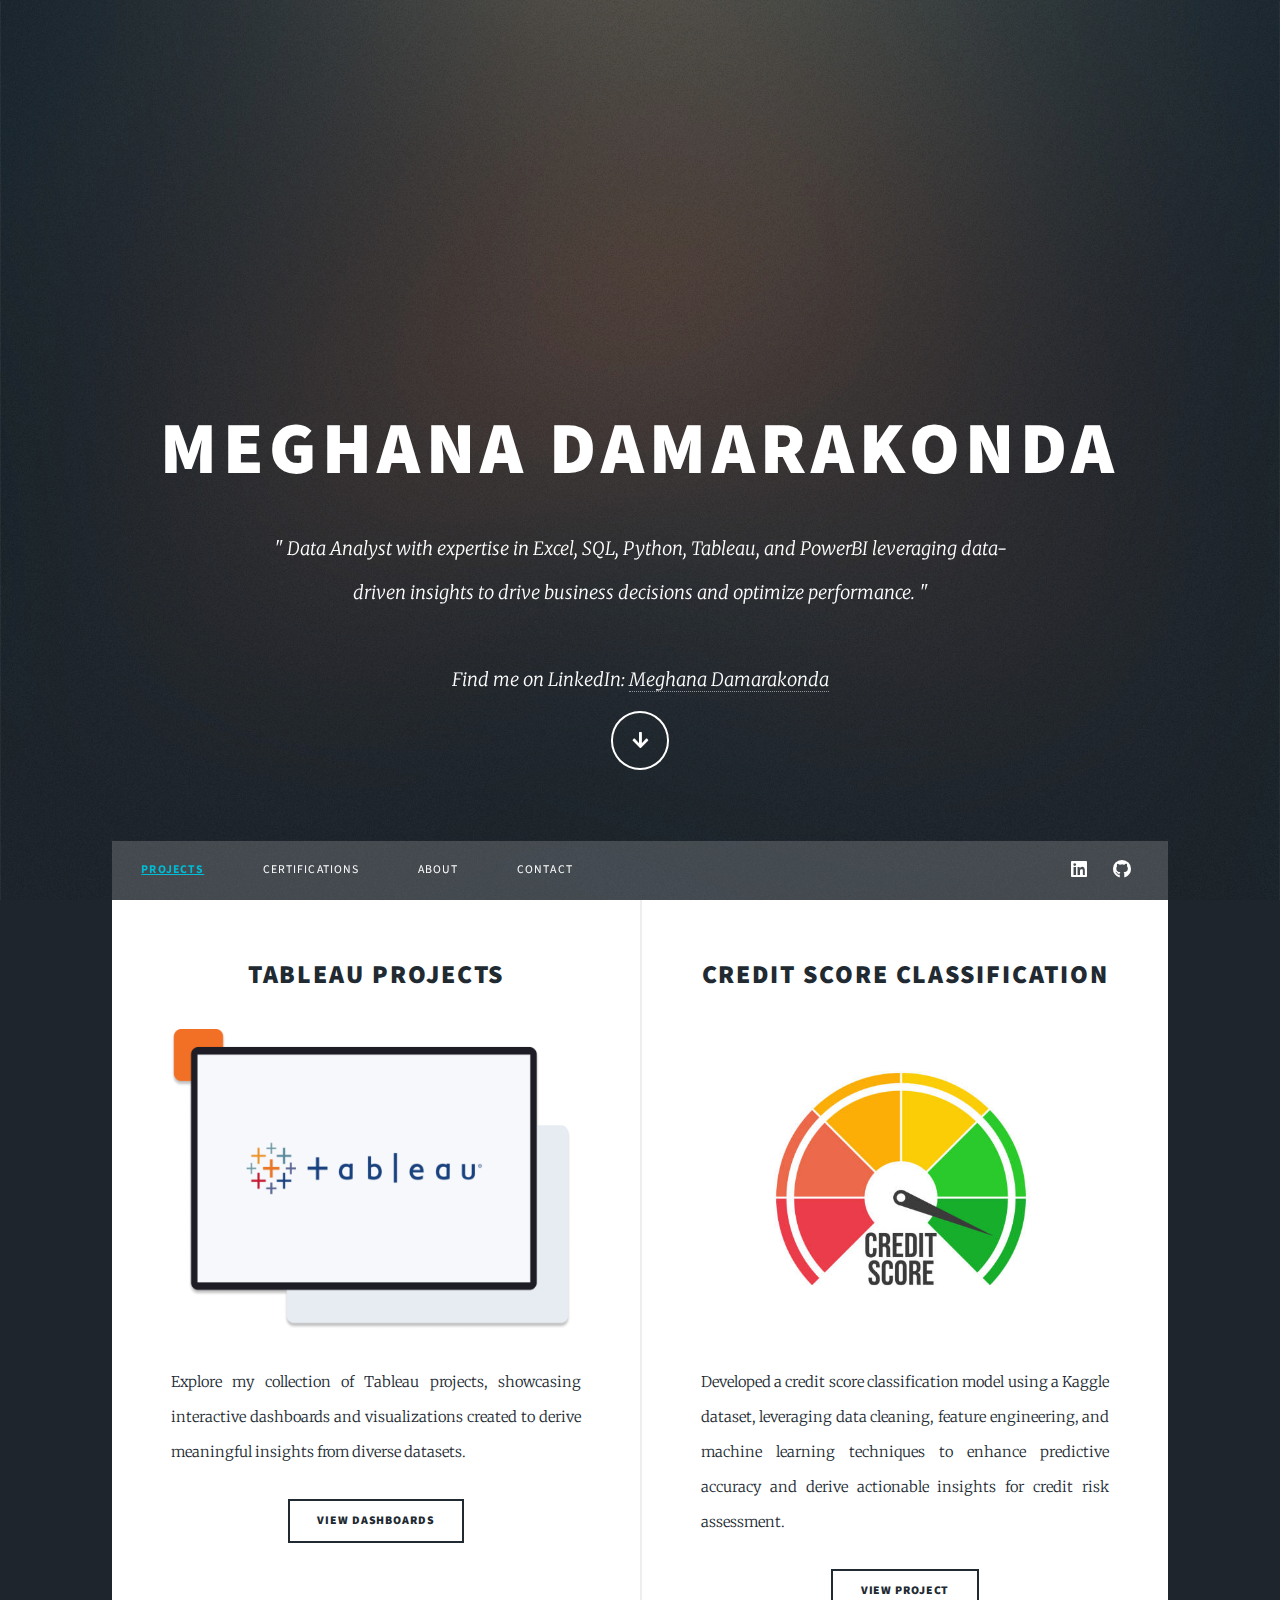
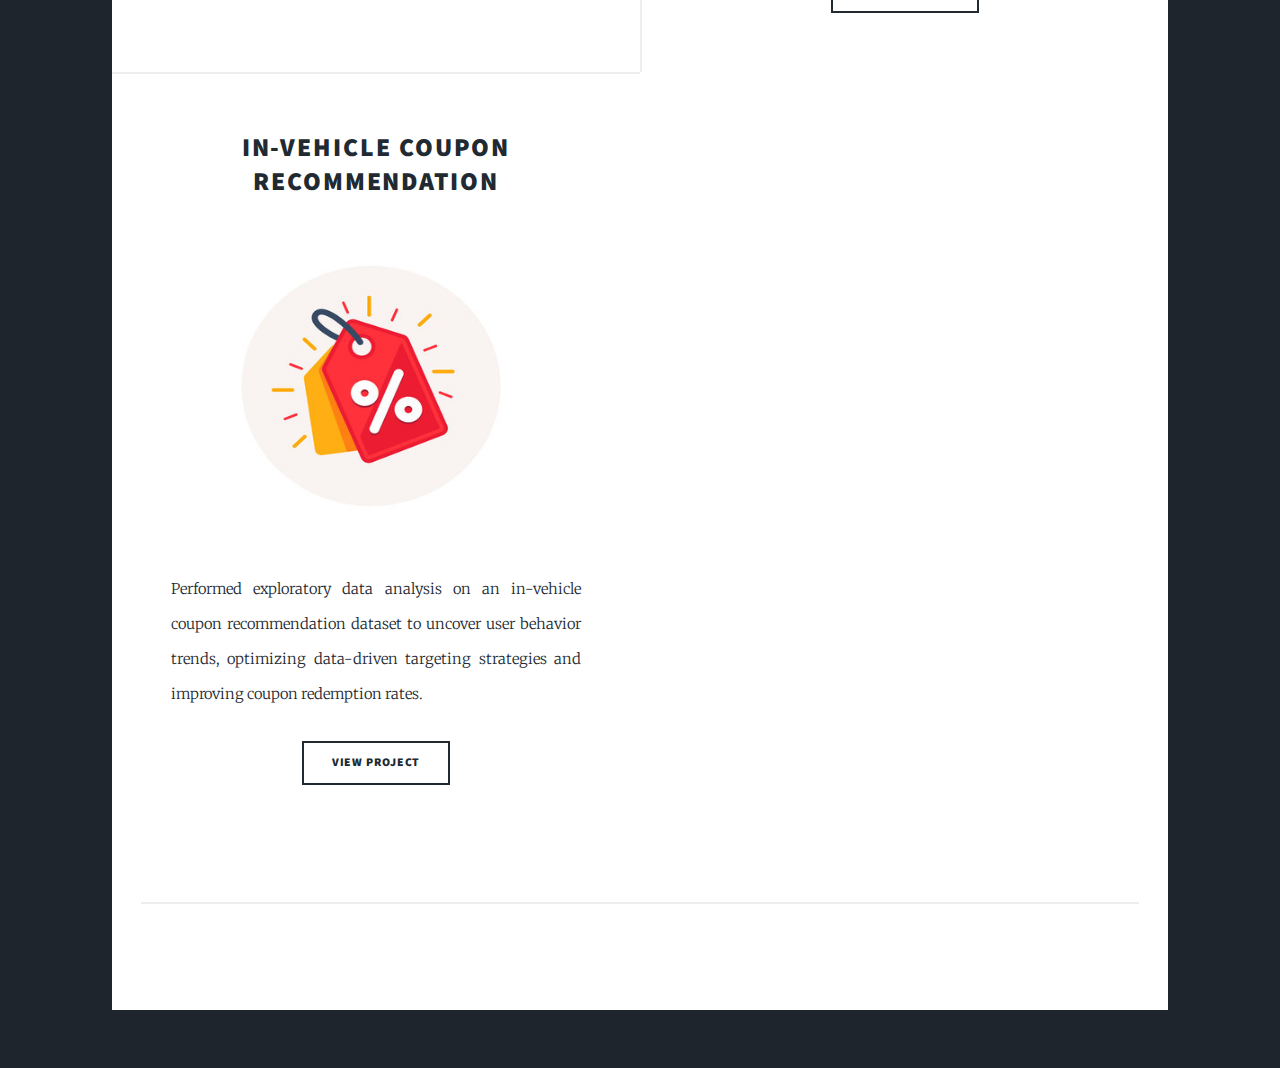
==== commit 2bb0c25a: "UI Changes" ====
--- a/index.html
+++ b/index.html
@@ -22,7 +22,7 @@
 	<div id="wrapper" class="fade-in">
 
 		<!-- Intro -->
-		<div id="intro" style="text-align: center; padding: 0 10%;">
+		<div id="intro">
 			<h1>Meghana Damarakonda<br /></h1>
 			<p style="max-width: 800px; margin: 0 auto; padding: 10px 20px;">
 				" Data Analyst with expertise in Excel, SQL, Python, Tableau, and PowerBI leveraging data-driven
@@ -72,6 +72,26 @@
 			<!-- Posts -->
 
 			<section class="posts">
+
+
+				<article>
+					<header>
+
+						<h2><a href="https://public.tableau.com/app/profile/meghana.damarakonda/vizzes"
+								target="_blank">Tableau
+								Projects<br />
+							</a></h2>
+					</header>
+					<a href="https://public.tableau.com/app/profile/meghana.damarakonda/vizzes" target="_blank"
+						class="image fit"><img src="images/Tableau.png" alt=""
+							style="width: 400px; height: 300px; border-radius: 8px;" /></a>
+					<p>Explore my collection of Tableau projects, showcasing interactive dashboards and
+						visualizations created to derive meaningful insights from diverse datasets.</p>
+					<ul class="actions special">
+						<li><a href="https://public.tableau.com/app/profile/meghana.damarakonda/vizzes" target="_blank"
+								class="button">View Dashboards</a></li>
+					</ul>
+				</article>
 				<article>
 					<header>
 						<h2><a href="https://github.com/MeghanaDamarakonda/credit_score_classification"
@@ -90,6 +110,7 @@
 								class="button">View Project</a></li>
 					</ul>
 				</article>
+
 				<article>
 					<header>
 						<h2><a href="https://github.com/MeghanaDamarakonda/in_vehicle_coupon" target="_blank">In-Vehicle
@@ -107,25 +128,7 @@
 								class="button">View Project</a></li>
 					</ul>
 				</article>
-				<article>
-					<header>
 
-						<h2><a href="https://public.tableau.com/app/profile/meghana.damarakonda/vizzes"
-								target="_blank">Tableau
-								Projects<br />
-							</a></h2>
-					</header>
-					<a href="https://public.tableau.com/app/profile/meghana.damarakonda/vizzes" target="_blank"
-						class="image fit"><img src="images/Tableau.png" alt=""
-							style="width: 400px; height: 300px; border-radius: 8px;" /></a>
-					<p>Explore my collection of Tableau projects, showcasing interactive dashboards and
-						visualizations created to derive meaningful insights from diverse datasets.</p>
-					<ul class="actions special">
-						<li><a href="https://public.tableau.com/app/profile/meghana.damarakonda/vizzes" target="_blank"
-								class="button">View Dashboards</a></li>
-					</ul>
-				</article>
-				</article>
 			</section>
 
 
